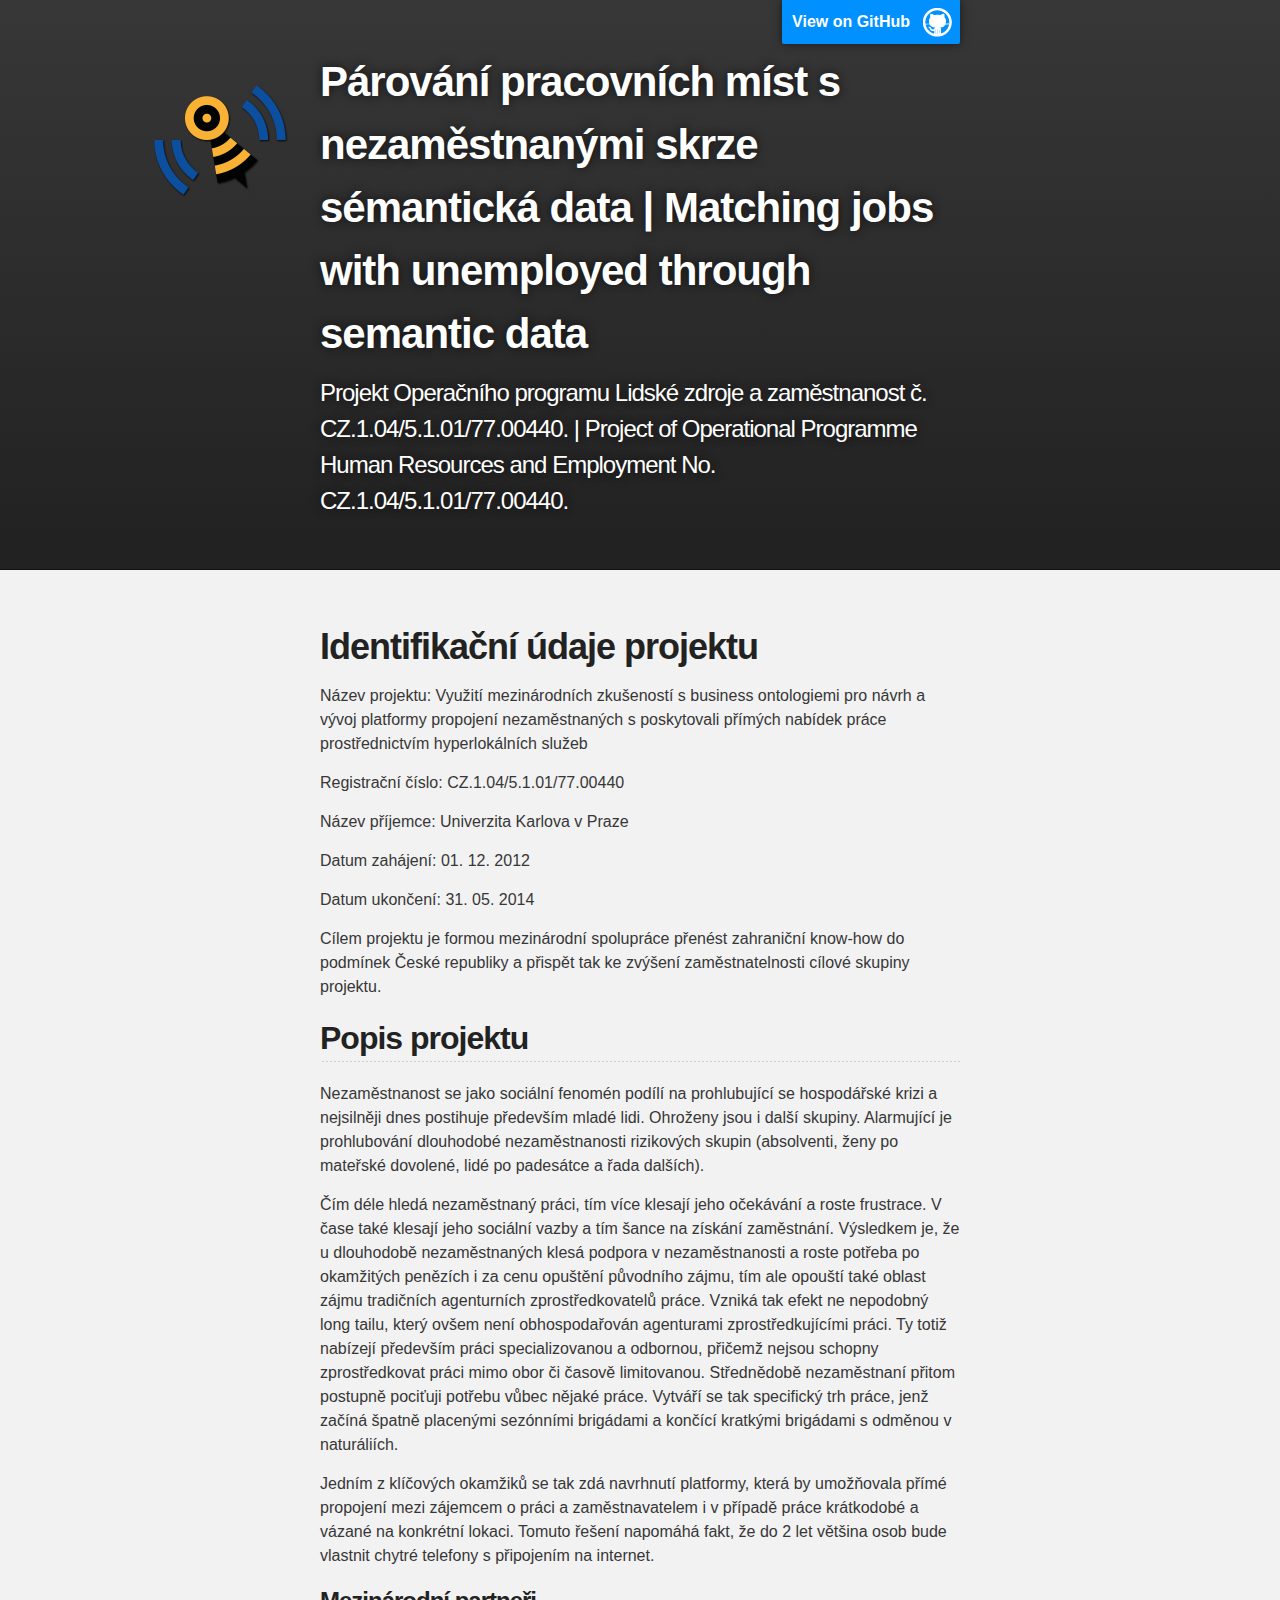
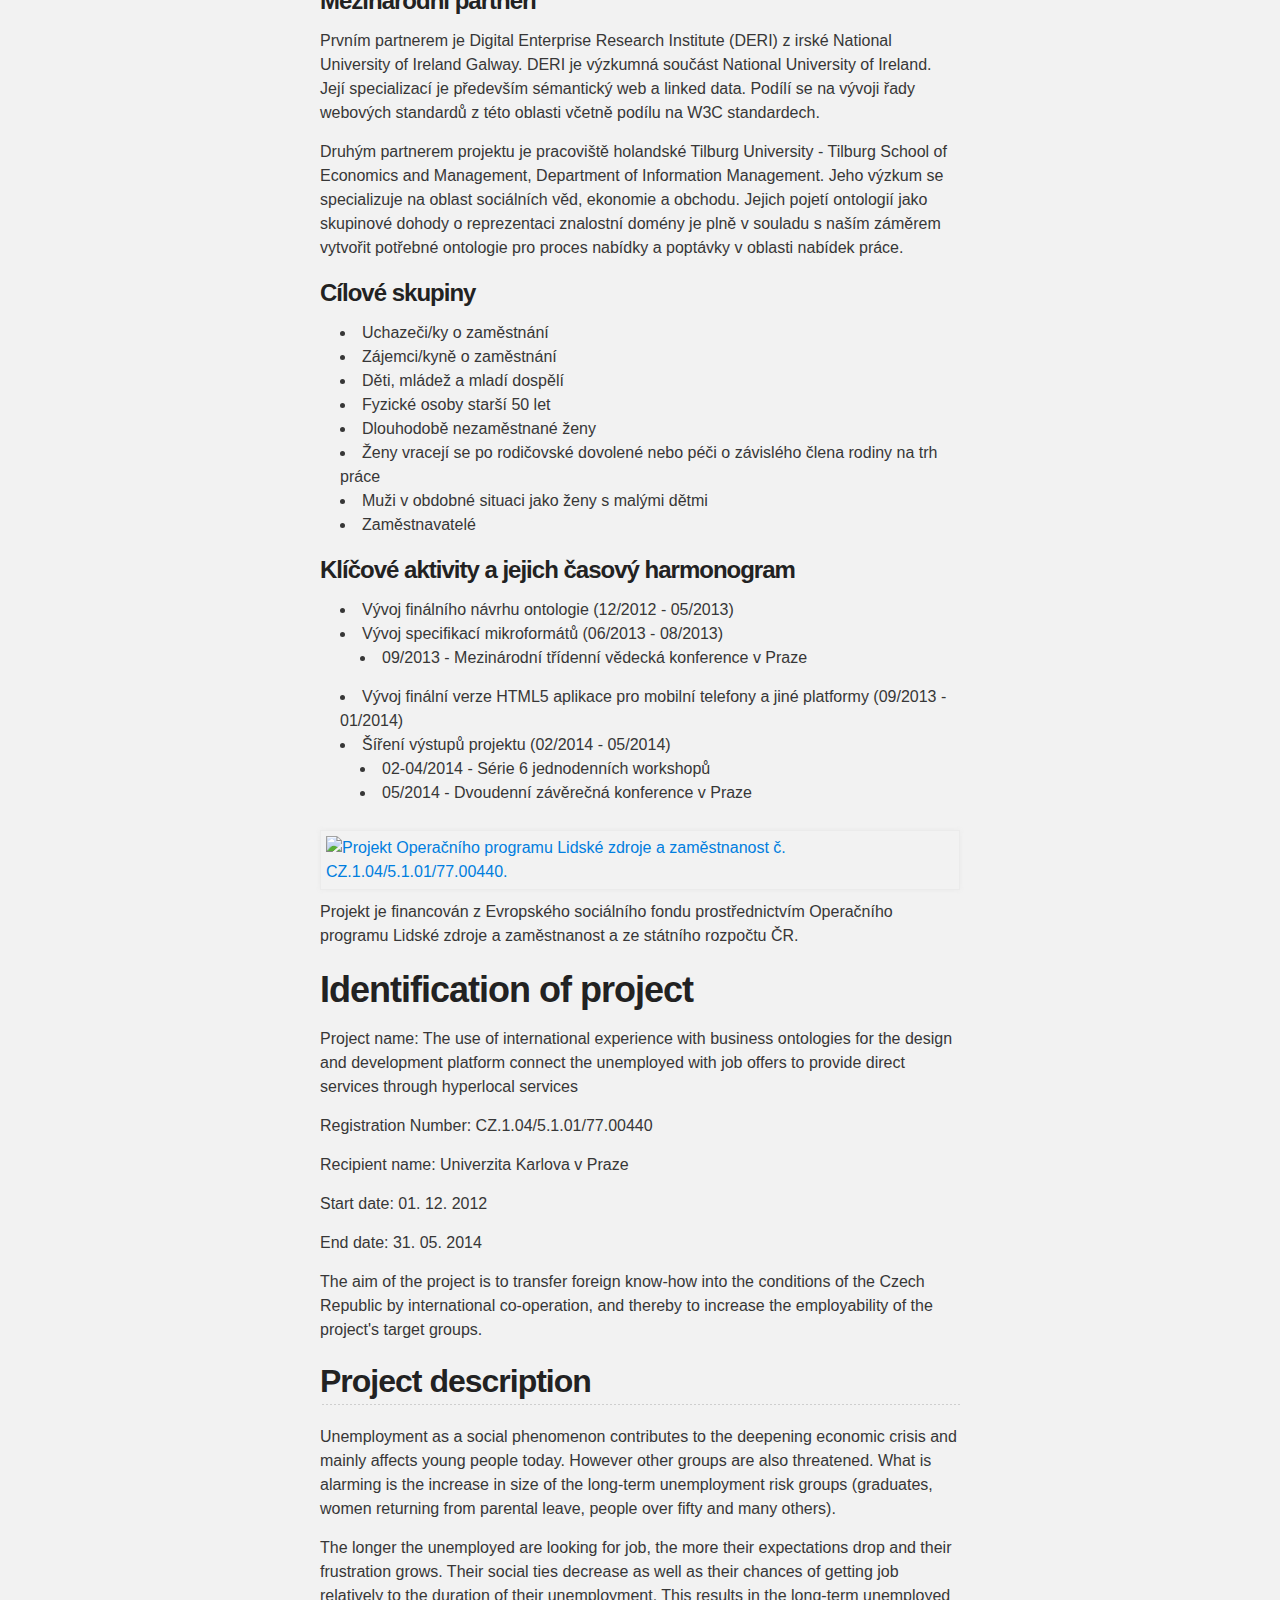
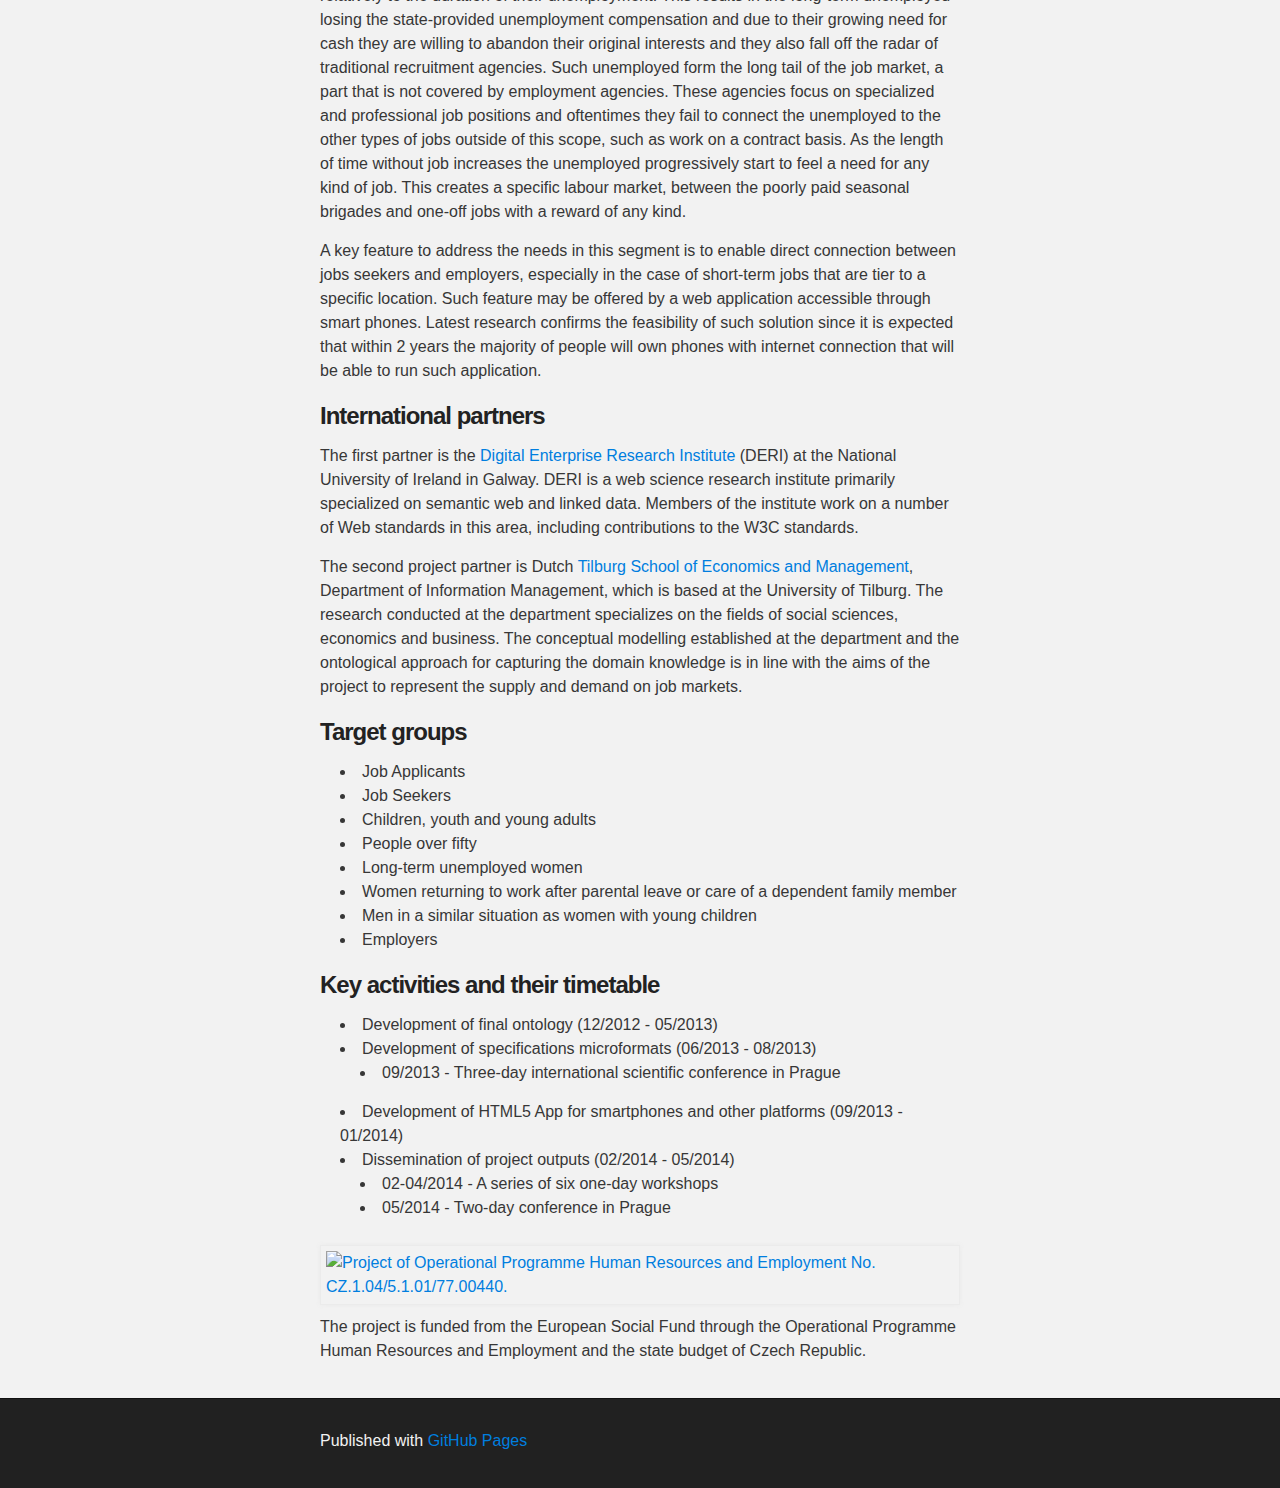
==== index.html @ f7319c04 "[ADD] Index - logo" ====
<!DOCTYPE html>
<html>

  <head>
    <meta charset='utf-8' />
    <meta http-equiv="X-UA-Compatible" content="chrome=1" />
    <meta name="description" content="Párování pracovních míst s nezaměstnanými skrze sémantická data | Matching jobs with unemployed through semantic data : Projekt Operačního programu Lidské zdroje a zaměstnanost č. CZ.1.04/5.1.01/77.00440. | Project of Operational Programme Human   Resources and Employment No. CZ.1.04/5.1.01/77.00440." />

    <link rel="stylesheet" type="text/css" media="screen" href="stylesheets/stylesheet.css">

    <title>Párování pracovních míst s nezaměstnanými skrze sémantická data | Matching jobs with unemployed through semantic data</title>
  </head>

  <body>

    <!-- HEADER -->
    <div id="header_wrap" class="outer">
        <header class="inner">
          <a id="forkme_banner" href="https://github.com/OPLZZ" target="_blank">View on GitHub</a>

          <h1 id="project_title">
            <img src='conference_assets/img/dame_praci_shadow.png' class='logo'>
            Párování pracovních míst s nezaměstnanými skrze sémantická data | Matching jobs with unemployed through semantic data
          </h1>
          <h2 id="project_tagline">Projekt Operačního programu Lidské zdroje a zaměstnanost č. CZ.1.04/5.1.01/77.00440. | Project of Operational Programme Human   Resources and Employment No. CZ.1.04/5.1.01/77.00440.</h2>

        </header>
    </div>

    <!-- MAIN CONTENT -->
    <div id="main_content_wrap" class="outer">
      <section id="main_content" class="inner">
        <h1>Identifikační údaje projektu</h1>

<p>Název projektu: Využití mezinárodních zkušeností s business ontologiemi pro návrh a vývoj platformy propojení nezaměstnaných s poskytovali přímých nabídek práce prostřednictvím hyperlokálních služeb</p>

<p>Registrační číslo: CZ.1.04/5.1.01/77.00440</p>

<p>Název příjemce: Univerzita Karlova v Praze</p>

<p>Datum zahájení: 01. 12. 2012</p>

<p>Datum ukončení: 31. 05. 2014</p>

<p>Cílem projektu je formou mezinárodní spolupráce přenést zahraniční know-how do podmínek České republiky a přispět tak ke zvýšení zaměstnatelnosti cílové skupiny projektu.</p>

<h2>Popis projektu</h2>

<p>Nezaměstnanost se jako sociální fenomén podílí na prohlubující se hospodářské krizi a nejsilněji dnes postihuje především mladé lidi. Ohroženy jsou i další skupiny. Alarmující je prohlubování dlouhodobé nezaměstnanosti rizikových skupin (absolventi, ženy po mateřské dovolené, lidé po padesátce a řada dalších).</p>

<p>Čím déle hledá nezaměstnaný práci, tím více klesají jeho očekávání a roste frustrace. V čase také klesají jeho sociální vazby a tím šance na získání zaměstnání. Výsledkem je, že u dlouhodobě nezaměstnaných klesá podpora v nezaměstnanosti a roste potřeba po okamžitých penězích i za cenu opuštění původního zájmu, tím ale opouští také oblast zájmu tradičních agenturních zprostředkovatelů práce. Vzniká tak efekt ne nepodobný long tailu, který ovšem není obhospodařován agenturami zprostředkujícími práci. Ty totiž nabízejí především práci specializovanou a odbornou, přičemž nejsou schopny zprostředkovat práci mimo obor či časově limitovanou. Střednědobě nezaměstnaní přitom postupně pociťuji potřebu vůbec nějaké práce. Vytváří se tak specifický trh práce, jenž začíná špatně placenými sezónními brigádami a končící kratkými brigádami s odměnou v naturáliích.</p>

<p>Jedním z klíčových okamžiků se tak zdá navrhnutí platformy, která by umožňovala přímé propojení mezi zájemcem o práci a zaměstnavatelem i v případě práce krátkodobé a vázané na konkrétní lokaci. Tomuto řešení napomáhá fakt, že do 2 let většina osob bude vlastnit chytré telefony s připojením na internet.</p>

<h3>Mezinárodní partneři</h3>

<p>Prvním partnerem je Digital Enterprise Research Institute (DERI) z irské National University of Ireland Galway. DERI je výzkumná součást National University of Ireland. Její specializací je především sémantický web a linked data. Podílí se na vývoji řady webových standardů z této oblasti včetně podílu na W3C standardech.</p>

<p>Druhým partnerem projektu je pracoviště holandské Tilburg University - Tilburg School of Economics and Management, Department of Information Management. Jeho výzkum se specializuje na oblast sociálních věd, ekonomie a obchodu. Jejich pojetí ontologií jako skupinové dohody o reprezentaci znalostní domény je plně v souladu s naším záměrem vytvořit potřebné ontologie pro proces nabídky a poptávky v oblasti nabídek práce.</p>

<h3>Cílové skupiny</h3>

<ul>
  <li>Uchazeči/ky o zaměstnání</li>
  <li>Zájemci/kyně o zaměstnání</li>
  <li>Děti, mládež a mladí dospělí</li>
  <li>Fyzické osoby starší 50 let</li>
  <li>Dlouhodobě nezaměstnané ženy</li>
  <li>Ženy vracejí se po rodičovské dovolené nebo péči o závislého člena rodiny na trh práce</li>
  <li>Muži v obdobné situaci jako ženy s malými dětmi</li>
  <li>Zaměstnavatelé</li>
</ul>

<h3>Klíčové aktivity a jejich časový harmonogram</h3>

<ul>
  <li>Vývoj finálního návrhu ontologie (12/2012 - 05/2013)</li>
  <li>Vývoj specifikací mikroformátů (06/2013 - 08/2013)
    <ul>
      <li>09/2013 - Mezinárodní třídenní vědecká konference v Praze</li>
    </ul>
  </li>
  <li>Vývoj finální verze HTML5 aplikace pro mobilní telefony a jiné platformy (09/2013 - 01/2014)</li>
  <li>Šíření výstupů projektu (02/2014 - 05/2014)
    <ul>
      <li>02-04/2014 - Série 6 jednodenních workshopů</li>
      <li>05/2014 - Dvoudenní závěrečná konference v Praze</li>
    </ul>
  </li>
</ul>

<p><a href="http://esfcr.cz/" target="_blank"><img src="http://novamedia.ff.cuni.cz/system/files/oplzz_banner_cz.png" alt="Projekt Operačního programu Lidské zdroje a zaměstnanost č. CZ.1.04/5.1.01/77.00440."></a>
Projekt je financován z Evropského sociálního fondu prostřednictvím Operačního programu Lidské zdroje a zaměstnanost a ze státního rozpočtu ČR.</p>

<h1>Identification of project</h1>

<p>Project name: The use of international experience with business ontologies for the design and development platform connect the unemployed with job offers to provide direct services through hyperlocal services</p>

<p>Registration Number: CZ.1.04/5.1.01/77.00440</p>

<p>Recipient name: Univerzita Karlova v Praze</p>

<p>Start date: 01. 12. 2012</p>

<p>End date: 31. 05. 2014</p>

<p>The aim of the project is to transfer foreign know-how into the conditions of the Czech Republic by international co-operation, and thereby to increase the employability of the project's target groups.</p>

<h2>Project description</h2>

<p>Unemployment as a social phenomenon contributes to the deepening economic crisis and mainly affects young people today. However other groups are also threatened. What is alarming is the increase in size of the long-term unemployment risk groups (graduates, women returning from parental leave, people over fifty and many others).</p>

<p>The longer the unemployed are looking for job, the more their expectations drop and their frustration grows. Their social ties decrease as well as their chances of getting job relatively to the duration of their unemployment. This results in the long-term unemployed losing the state-provided unemployment compensation and due to their growing need for cash they are willing to abandon their original interests and they also fall off the radar of traditional recruitment agencies. Such unemployed form the long tail of the job market, a part that is not covered by employment agencies. These agencies focus on specialized and professional job positions and oftentimes they fail to connect the unemployed to the other types of jobs outside of this scope, such as work on a contract basis. As the length of time without job increases the unemployed progressively start to feel a need for any kind of job. This creates a specific labour market, between the poorly paid seasonal brigades and one-off jobs with a reward of any kind.</p>

<p>A key feature to address the needs in this segment is to enable direct connection between jobs seekers and employers, especially in the case of short-term jobs that are tier to a specific location. Such feature may be offered by a web application accessible through smart phones. Latest research confirms the feasibility of such solution since it is expected that within 2 years the majority of people will own phones with internet connection that will be able to run such application.</p>

<h3>International partners</h3>

<p>The first partner is the <a href="http://deri.ie/" target="_blank">Digital Enterprise Research Institute</a> (DERI) at the National University of Ireland in Galway. DERI is a web science research institute primarily specialized on semantic web and linked data. Members of the institute work on a number of Web standards in this area, including contributions to the W3C standards.</p>

<p>The second project partner is Dutch <a href="http://www.tilburguniversity.edu/about-tilburg-university/schools/economics-and-management/" target="_blank">Tilburg School of Economics and Management</a>, Department of Information Management, which is based at the University of Tilburg. The research conducted at the department specializes on the fields of social sciences, economics and business. The conceptual modelling established at the department and the ontological approach for capturing the domain knowledge is in line with the aims of the project to represent the supply and demand on job markets.</p> 

<h3>Target groups</h3>

<ul>
  <li>Job Applicants</li>
  <li>Job Seekers</li>
  <li>Children, youth and young adults</li>
  <li>People over fifty</li>
  <li>Long-term unemployed women</li>
  <li>Women returning to work after parental leave or care of a dependent family member</li>
  <li>Men in a similar situation as women with young children</li>
  <li>Employers</li>
</ul>

<h3>Key activities and their timetable</h3>

<ul>
  <li>Development of final ontology (12/2012 - 05/2013)</li>
  <li>Development of specifications microformats (06/2013 - 08/2013)
    <ul>
      <li>09/2013 - Three-day international scientific conference in Prague</li>
    </ul>
  </li>
  <li>Development of HTML5 App for smartphones and other platforms (09/2013 - 01/2014)</li>
  <li>Dissemination of project outputs (02/2014 - 05/2014)
    <ul>
      <li>02-04/2014 - A series of six one-day workshops</li>
      <li>05/2014 - Two-day conference in Prague</li>
    </ul>
  </li>
</ul>

<p><a href="http://esfcr.cz/" target="_blank"><img src="http://novamedia.ff.cuni.cz/system/files/oplzz_banner_en.png" alt="Project of Operational Programme Human Resources and Employment No. CZ.1.04/5.1.01/77.00440."></a>
The project is funded from the European Social Fund through the Operational Programme Human Resources and Employment and the state budget of Czech Republic.</p>

      </section>
    </div>

    <!-- FOOTER  -->
    <div id="footer_wrap" class="outer">
      <footer class="inner">
        <p>Published with <a href="http://pages.github.com">GitHub Pages</a></p>
      </footer>
    </div>

              <script type="text/javascript">
            var gaJsHost = (("https:" == document.location.protocol) ? "https://ssl." : "http://www.");
            document.write(unescape("%3Cscript src='" + gaJsHost + "google-analytics.com/ga.js' type='text/javascript'%3E%3C/script%3E"));
          </script>
          <script type="text/javascript">
            try {
              var pageTracker = _gat._getTracker("UA-39169770-1");
            pageTracker._trackPageview();
            } catch(err) {}
          </script>


  </body>
</html>
---- stylesheets/stylesheet.css ----
/*******************************************************************************
Slate Theme for GitHub Pages
by Jason Costello, @jsncostello
*******************************************************************************/

@import url(pygment_trac.css);

/*******************************************************************************
MeyerWeb Reset
*******************************************************************************/

html, body, div, span, applet, object, iframe,
h1, h2, h3, h4, h5, h6, p, blockquote, pre,
a, abbr, acronym, address, big, cite, code,
del, dfn, em, img, ins, kbd, q, s, samp,
small, strike, strong, sub, sup, tt, var,
b, u, i, center,
dl, dt, dd, ol, ul, li,
fieldset, form, label, legend,
table, caption, tbody, tfoot, thead, tr, th, td,
article, aside, canvas, details, embed,
figure, figcaption, footer, header, hgroup,
menu, nav, output, ruby, section, summary,
time, mark, audio, video {
  margin: 0;
  padding: 0;
  border: 0;
  font: inherit;
  vertical-align: baseline;
}

/* HTML5 display-role reset for older browsers */
article, aside, details, figcaption, figure,
footer, header, hgroup, menu, nav, section {
  display: block;
}

ol, ul {
  list-style: none;
}

blockquote, q {
}

table {
  border-collapse: collapse;
  border-spacing: 0;
}

a:focus {
  outline: none;
}

/*******************************************************************************
Theme Styles
*******************************************************************************/

body {
  box-sizing: border-box;
  color:#373737;
  background: #212121;
  font-size: 16px;
  font-family: 'Myriad Pro', Calibri, Helvetica, Arial, sans-serif;
  line-height: 1.5;
  -webkit-font-smoothing: antialiased;
}

h1, h2, h3, h4, h5, h6 {
  margin: 10px 0;
  font-weight: 700;
  color:#222222;
  font-family: 'Lucida Grande', 'Calibri', Helvetica, Arial, sans-serif;
  letter-spacing: -1px;
}

h1 {
  font-size: 36px;
  font-weight: 700;
}

h2 {
  padding-bottom: 10px;
  font-size: 32px;
  background: url('../images/bg_hr.png') repeat-x bottom;
}

h3 {
  font-size: 24px;
}

h4 {
  font-size: 21px;
}

h5 {
  font-size: 18px;
}

h6 {
  font-size: 16px;
}

p {
  margin: 10px 0 15px 0;
}

footer p {
  color: #f2f2f2;
}

a {
  text-decoration: none;
  color: #007edf;
  text-shadow: none;

  transition: color 0.5s ease;
  transition: text-shadow 0.5s ease;
  -webkit-transition: color 0.5s ease;
  -webkit-transition: text-shadow 0.5s ease;
  -moz-transition: color 0.5s ease;
  -moz-transition: text-shadow 0.5s ease;
  -o-transition: color 0.5s ease;
  -o-transition: text-shadow 0.5s ease;
  -ms-transition: color 0.5s ease;
  -ms-transition: text-shadow 0.5s ease;
}

#main_content a:hover {
  color: #0069ba;
  text-shadow: #0090ff 0px 0px 2px;
}

footer a:hover {
  color: #43adff;
  text-shadow: #0090ff 0px 0px 2px;
}

em {
  font-style: italic;
}

strong {
  font-weight: bold;
}

img {
  position: relative;
  margin: 0 auto;
  max-width: 739px;
  padding: 5px;
  margin: 10px 0 10px 0;
  border: 1px solid #ebebeb;

  box-shadow: 0 0 5px #ebebeb;
  -webkit-box-shadow: 0 0 5px #ebebeb;
  -moz-box-shadow: 0 0 5px #ebebeb;
  -o-box-shadow: 0 0 5px #ebebeb;
  -ms-box-shadow: 0 0 5px #ebebeb;
}

pre, code {
  width: 100%;
  color: #222;
  background-color: #fff;

  font-family: Monaco, "Bitstream Vera Sans Mono", "Lucida Console", Terminal, monospace;
  font-size: 14px;

  border-radius: 2px;
  -moz-border-radius: 2px;
  -webkit-border-radius: 2px;



}

pre {
  width: 100%;
  padding: 10px;
  box-shadow: 0 0 10px rgba(0,0,0,.1);
  overflow: auto;
}

code {
  padding: 3px;
  margin: 0 3px;
  box-shadow: 0 0 10px rgba(0,0,0,.1);
}

pre code {
  display: block;
  box-shadow: none;
}

blockquote {
  color: #666;
  margin-bottom: 20px;
  padding: 0 0 0 20px;
  border-left: 3px solid #bbb;
}

ul, ol, dl {
  margin-bottom: 15px
}

ul li {
  list-style: inside;
  padding-left: 20px;
}

ol li {
  list-style: decimal inside;
  padding-left: 20px;
}

dl dt {
  font-weight: bold;
}

dl dd {
  padding-left: 20px;
  font-style: italic;
}

dl p {
  padding-left: 20px;
  font-style: italic;
}

hr {
  height: 1px;
  margin-bottom: 5px;
  border: none;
  background: url('../images/bg_hr.png') repeat-x center;
}

table {
  border: 1px solid #373737;
  margin-bottom: 20px;
  text-align: left;
 }

th {
  font-family: 'Lucida Grande', 'Helvetica Neue', Helvetica, Arial, sans-serif;
  padding: 10px;
  background: #373737;
  color: #fff;
 }

td {
  padding: 10px;
  border: 1px solid #373737;
 }

form {
  background: #f2f2f2;
  padding: 20px;
}

img {
  width: 100%;
  max-width: 100%;
}

/*******************************************************************************
Full-Width Styles
*******************************************************************************/

.outer {
  width: 100%;
}

.inner {
  position: relative;
  max-width: 640px;
  padding: 20px 10px;
  margin: 0 auto;
}

#forkme_banner {
  display: block;
  position: absolute;
  top:0;
  right: 10px;
  z-index: 10;
  padding: 10px 50px 10px 10px;
  color: #fff;
  background: url('../images/blacktocat.png') #0090ff no-repeat 95% 50%;
  font-weight: 700;
  box-shadow: 0 0 10px rgba(0,0,0,.5);
  border-bottom-left-radius: 2px;
  border-bottom-right-radius: 2px;
}

#header_wrap {
  background: #212121;
  background: -moz-linear-gradient(top, #373737, #212121);
  background: -webkit-linear-gradient(top, #373737, #212121);
  background: -ms-linear-gradient(top, #373737, #212121);
  background: -o-linear-gradient(top, #373737, #212121);
  background: linear-gradient(top, #373737, #212121);
}

#header_wrap .inner {
  padding: 50px 10px 30px 10px;
}

#project_title {
  margin: 0;
  color: #fff;
  font-size: 42px;
  font-weight: 700;
  text-shadow: #111 0px 0px 10px;
}

#project_tagline {
  color: #fff;
  font-size: 24px;
  font-weight: 300;
  background: none;
  text-shadow: #111 0px 0px 10px;
}

#downloads {
  position: absolute;
  width: 210px;
  z-index: 10;
  bottom: -40px;
  right: 0;
  height: 70px;
  background: url('../images/icon_download.png') no-repeat 0% 90%;
}

.zip_download_link {
  display: block;
  float: right;
  width: 90px;
  height:70px;
  text-indent: -5000px;
  overflow: hidden;
  background: url(../images/sprite_download.png) no-repeat bottom left;
}

.tar_download_link {
  display: block;
  float: right;
  width: 90px;
  height:70px;
  text-indent: -5000px;
  overflow: hidden;
  background: url(../images/sprite_download.png) no-repeat bottom right;
  margin-left: 10px;
}

.zip_download_link:hover {
  background: url(../images/sprite_download.png) no-repeat top left;
}

.tar_download_link:hover {
  background: url(../images/sprite_download.png) no-repeat top right;
}

#main_content_wrap {
  background: #f2f2f2;
  border-top: 1px solid #111;
  border-bottom: 1px solid #111;
}

#main_content {
  padding-top: 40px;
}

#footer_wrap {
  background: #212121;
}



/*******************************************************************************
Small Device Styles
*******************************************************************************/

@media screen and (max-width: 480px) {
  body {
    font-size:14px;
  }

  #downloads {
    display: none;
  }

  .inner {
    min-width: 320px;
    max-width: 480px;
  }

  #project_title {
  font-size: 32px;
  }

  h1 {
    font-size: 28px;
  }

  h2 {
    font-size: 24px;
  }

  h3 {
    font-size: 21px;
  }

  h4 {
    font-size: 18px;
  }

  h5 {
    font-size: 14px;
  }

  h6 {
    font-size: 12px;
  }

  code, pre {
    min-width: 320px;
    max-width: 480px;
    font-size: 11px;
  }

}


.logo {
  margin-left:-180px;
  width: 150px;
  float:left;
  border: none;
  box-shadow: none;
  margin-right: 10px;
}
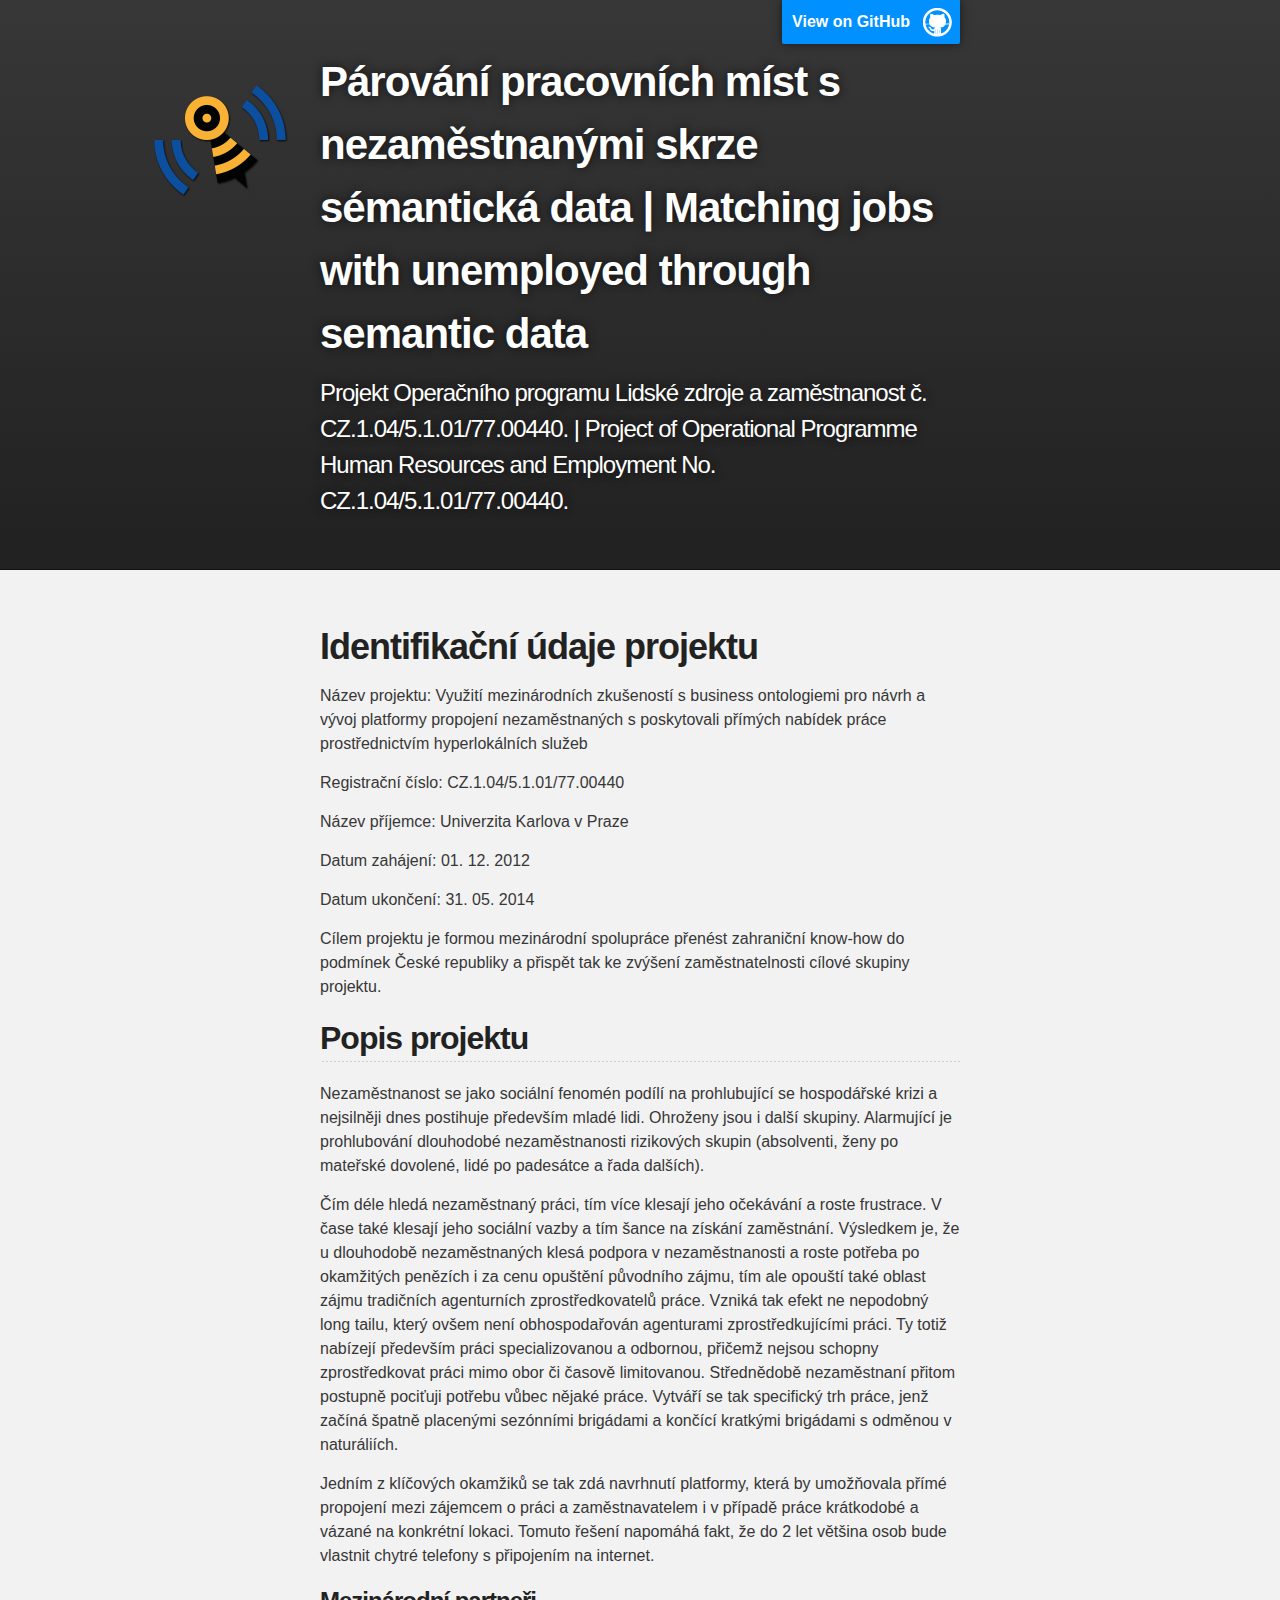
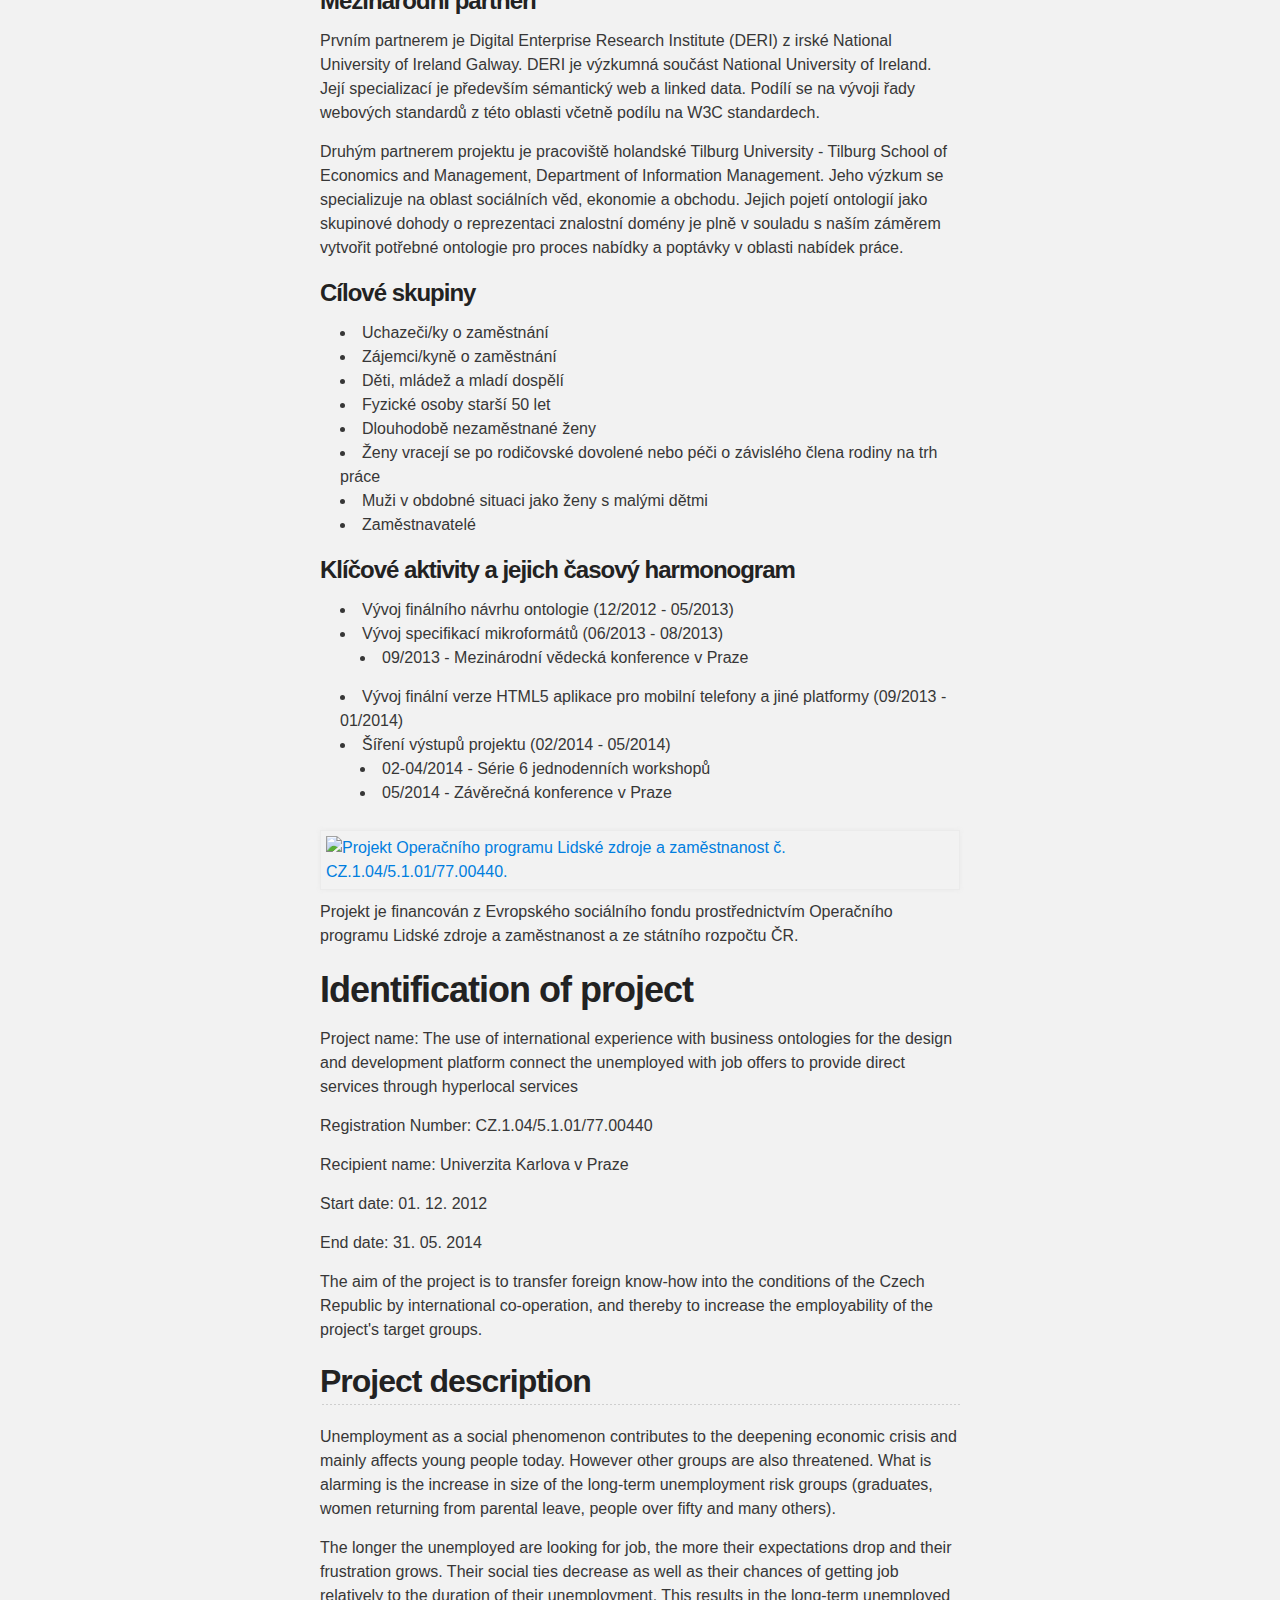
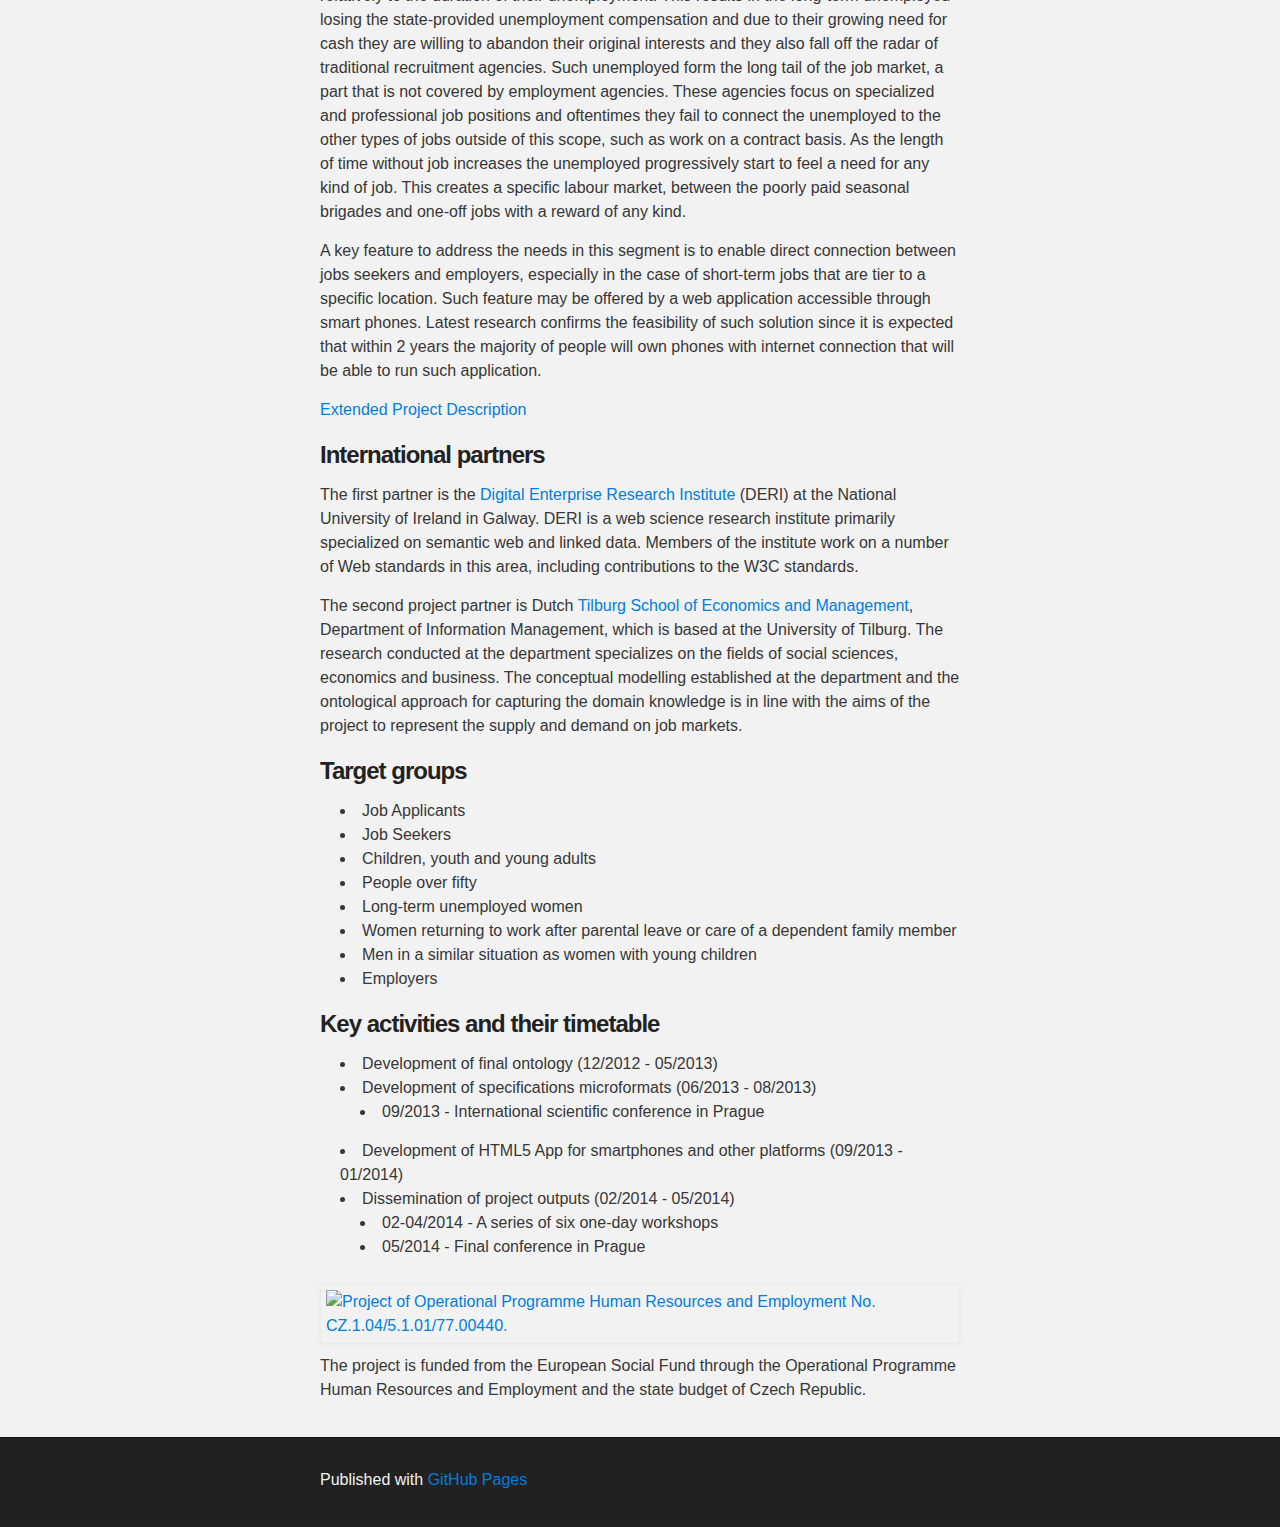
==== commit 82ec8fde: "[ADD] Extended Project Description" ====
--- a/index.html
+++ b/index.html
@@ -5,6 +5,8 @@
     <meta charset='utf-8' />
     <meta http-equiv="X-UA-Compatible" content="chrome=1" />
     <meta name="description" content="Párování pracovních míst s nezaměstnanými skrze sémantická data | Matching jobs with unemployed through semantic data : Projekt Operačního programu Lidské zdroje a zaměstnanost č. CZ.1.04/5.1.01/77.00440. | Project of Operational Programme Human   Resources and Employment No. CZ.1.04/5.1.01/77.00440." />
+
+    <link rel="shortcut icon" href="conference_assets/ico/favicon.ico">
 
     <link rel="stylesheet" type="text/css" media="screen" href="stylesheets/stylesheet.css">
 
@@ -77,14 +79,14 @@
   <li>Vývoj finálního návrhu ontologie (12/2012 - 05/2013)</li>
   <li>Vývoj specifikací mikroformátů (06/2013 - 08/2013)
     <ul>
-      <li>09/2013 - Mezinárodní třídenní vědecká konference v Praze</li>
+      <li>09/2013 - Mezinárodní vědecká konference v Praze</li>
     </ul>
   </li>
   <li>Vývoj finální verze HTML5 aplikace pro mobilní telefony a jiné platformy (09/2013 - 01/2014)</li>
   <li>Šíření výstupů projektu (02/2014 - 05/2014)
     <ul>
       <li>02-04/2014 - Série 6 jednodenních workshopů</li>
-      <li>05/2014 - Dvoudenní závěrečná konference v Praze</li>
+      <li>05/2014 - Závěrečná konference v Praze</li>
     </ul>
   </li>
 </ul>
@@ -114,6 +116,8 @@
 
 <p>A key feature to address the needs in this segment is to enable direct connection between jobs seekers and employers, especially in the case of short-term jobs that are tier to a specific location. Such feature may be offered by a web application accessible through smart phones. Latest research confirms the feasibility of such solution since it is expected that within 2 years the majority of people will own phones with internet connection that will be able to run such application.</p>
 
+<p><a href='http://damepraci.eu/extended_project_description'>Extended Project Description</a></p>
+
 <h3>International partners</h3>
 
 <p>The first partner is the <a href="http://deri.ie/" target="_blank">Digital Enterprise Research Institute</a> (DERI) at the National University of Ireland in Galway. DERI is a web science research institute primarily specialized on semantic web and linked data. Members of the institute work on a number of Web standards in this area, including contributions to the W3C standards.</p>
@@ -139,14 +143,14 @@
   <li>Development of final ontology (12/2012 - 05/2013)</li>
   <li>Development of specifications microformats (06/2013 - 08/2013)
     <ul>
-      <li>09/2013 - Three-day international scientific conference in Prague</li>
+      <li>09/2013 - International scientific conference in Prague</li>
     </ul>
   </li>
   <li>Development of HTML5 App for smartphones and other platforms (09/2013 - 01/2014)</li>
   <li>Dissemination of project outputs (02/2014 - 05/2014)
     <ul>
       <li>02-04/2014 - A series of six one-day workshops</li>
-      <li>05/2014 - Two-day conference in Prague</li>
+      <li>05/2014 - Final conference in Prague</li>
     </ul>
   </li>
 </ul>
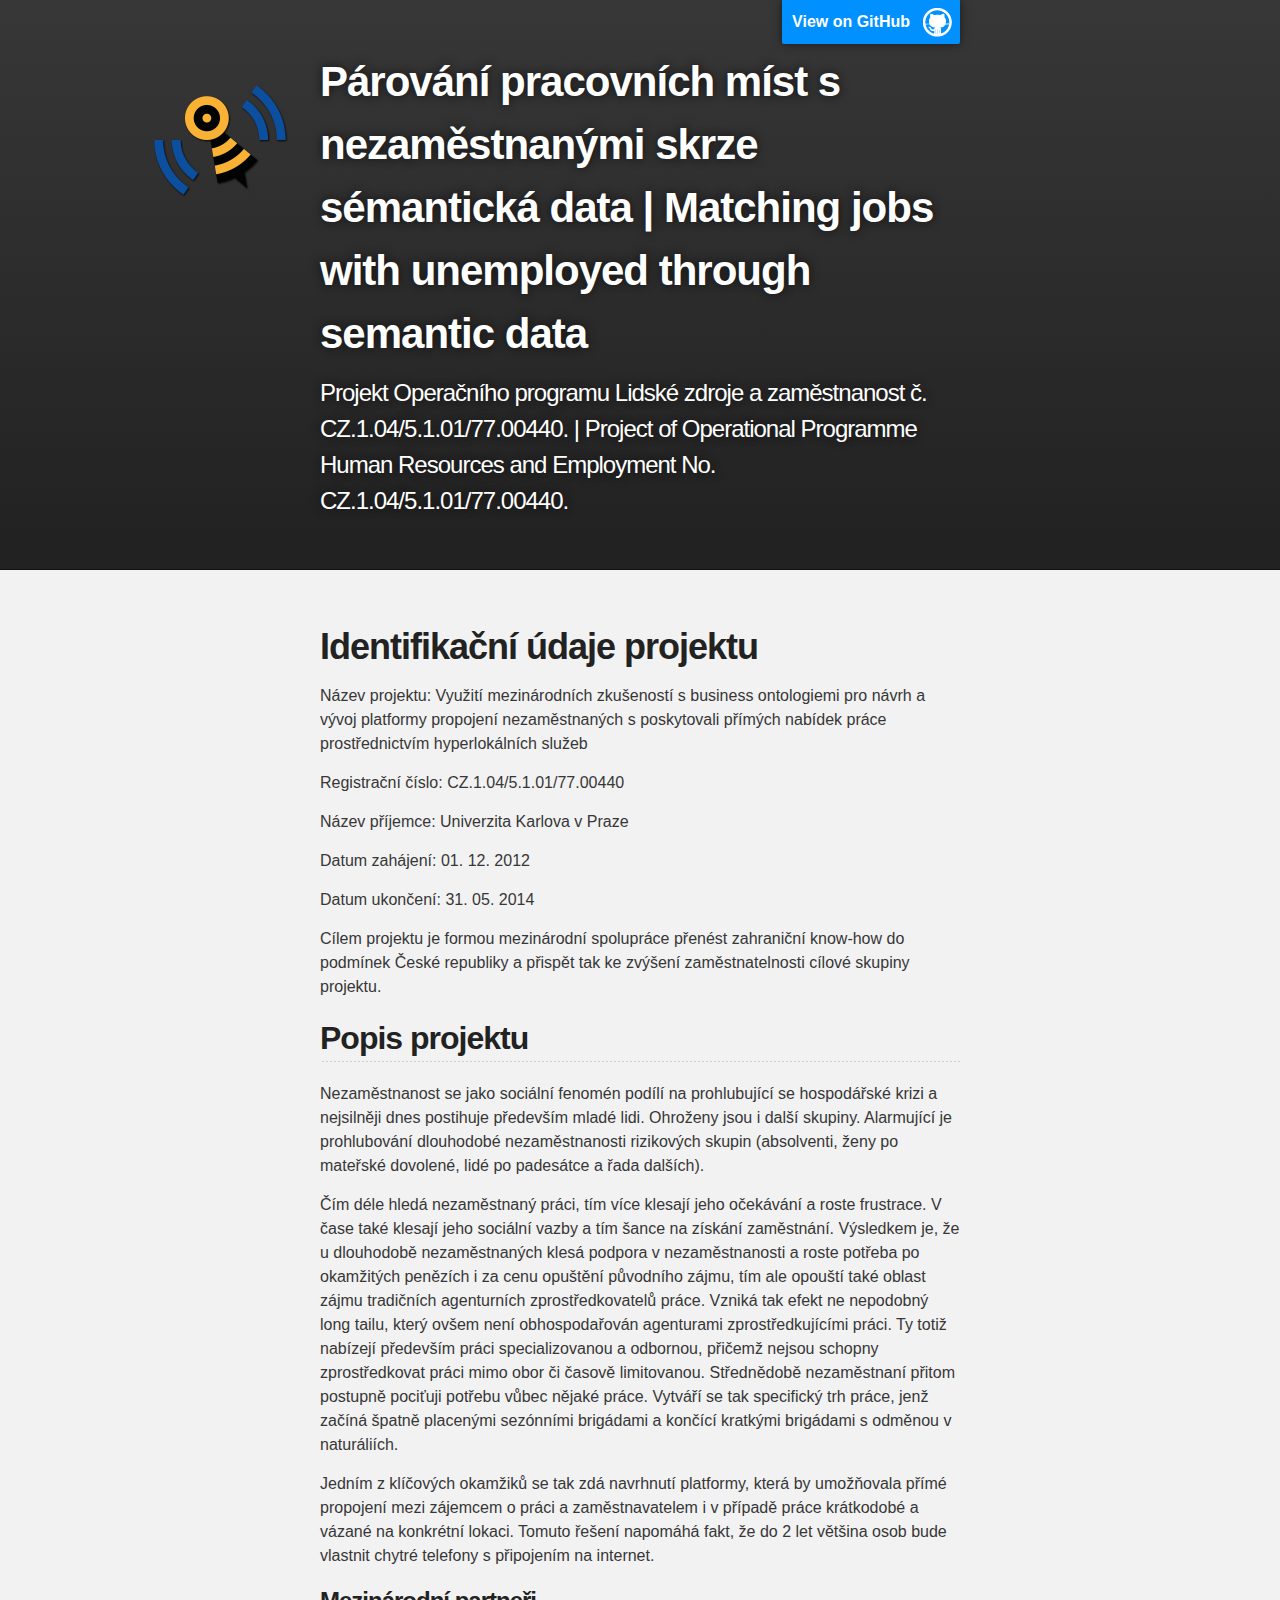
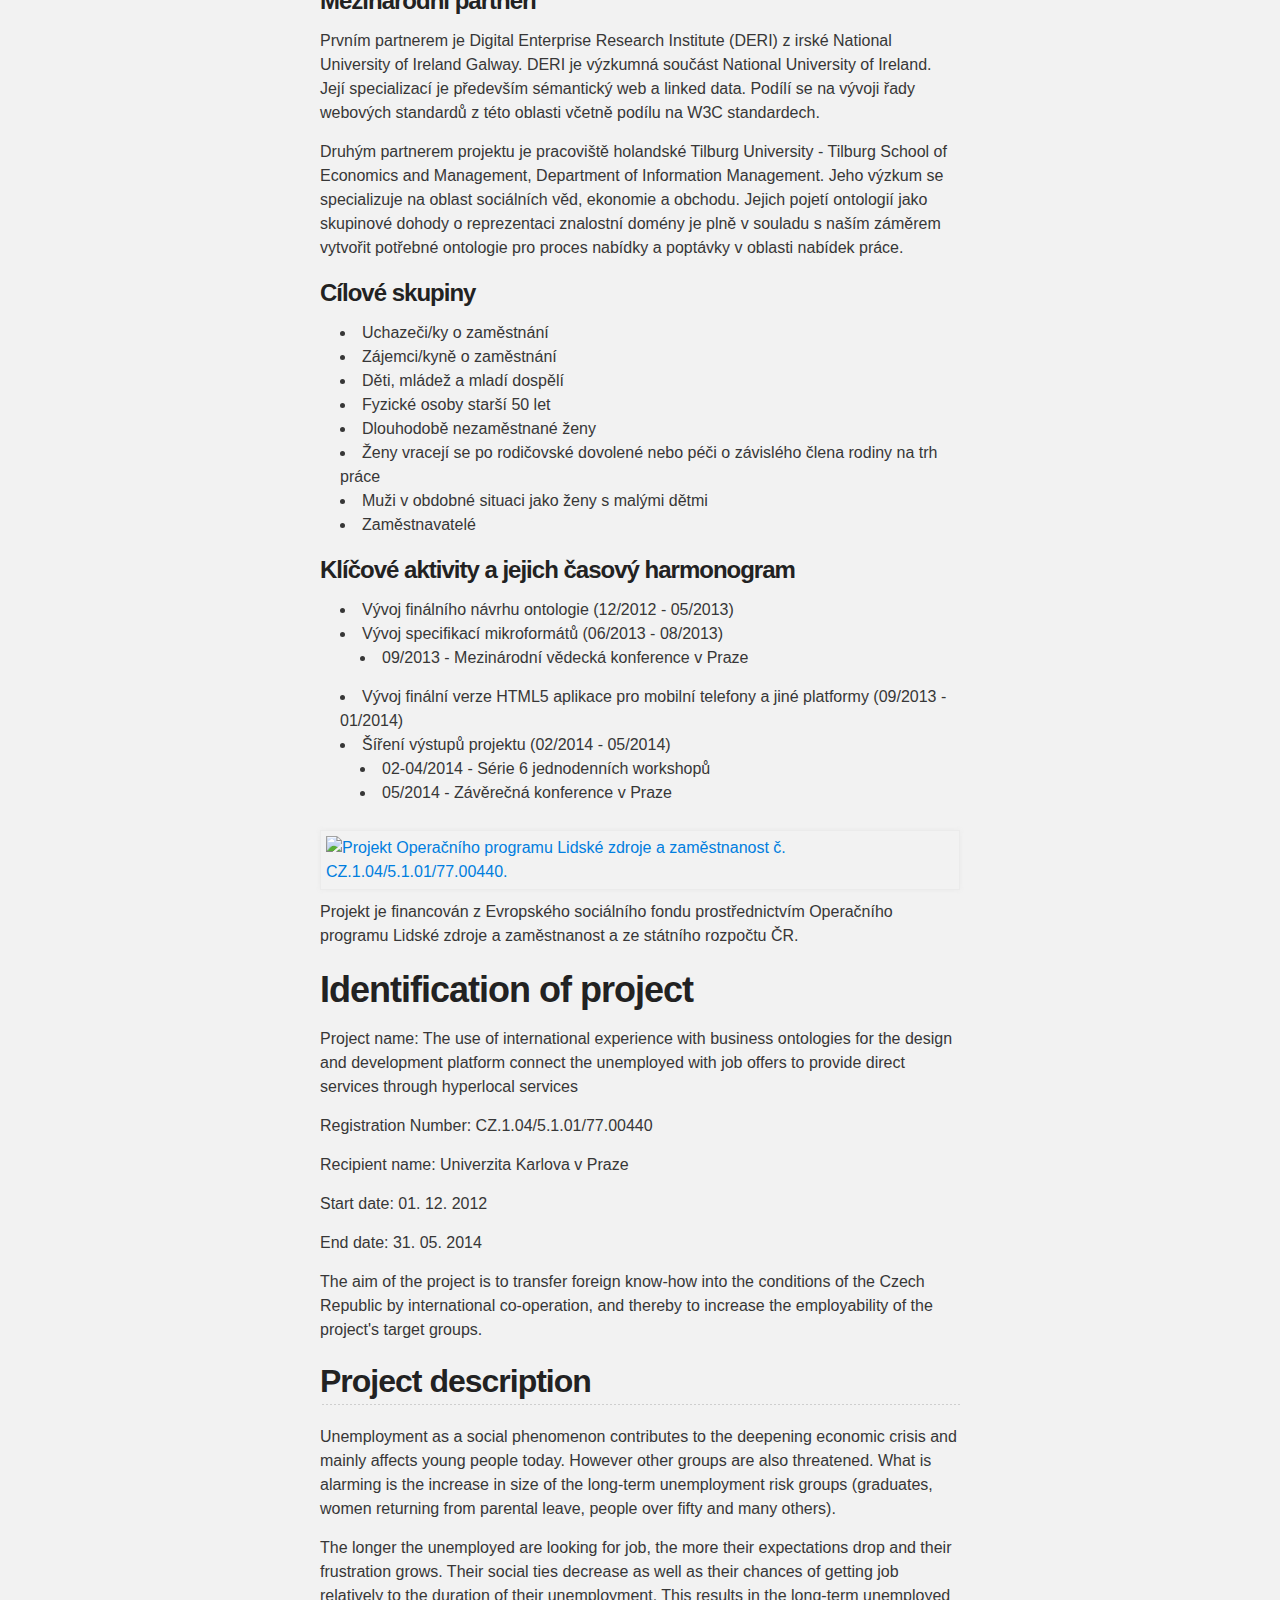
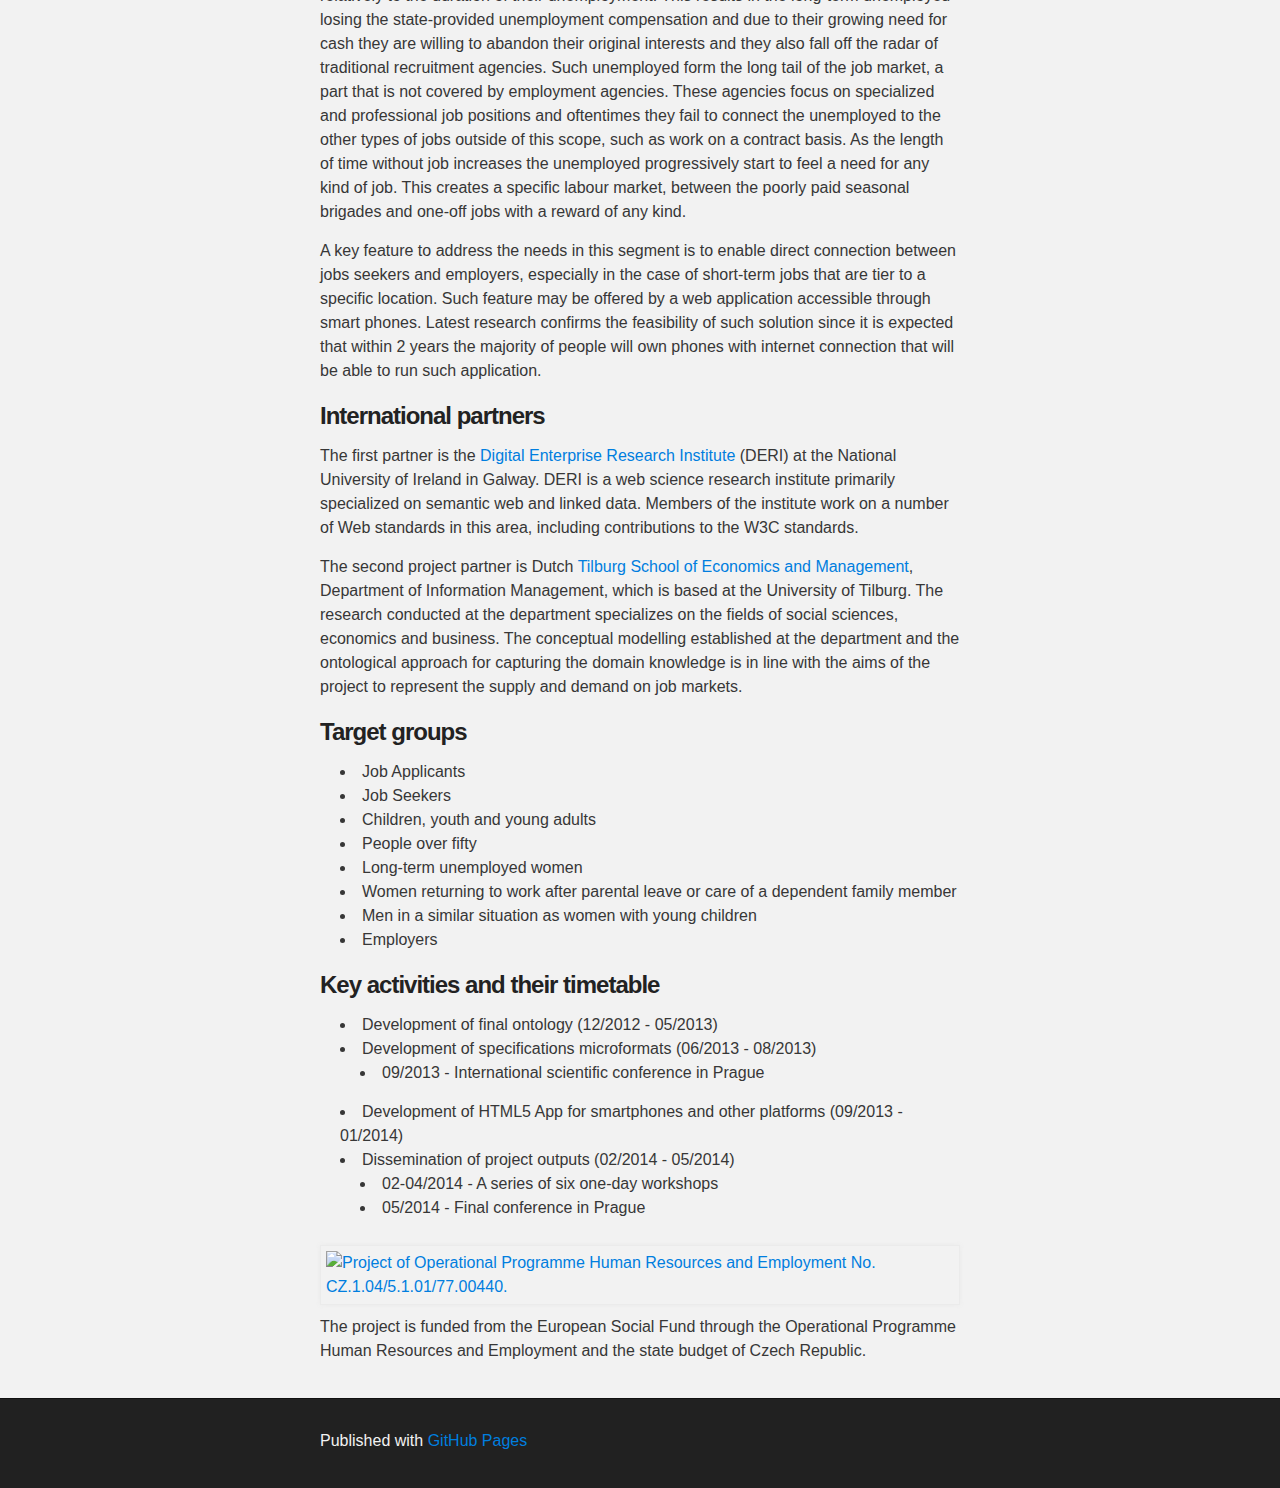
==== commit 3099b70d: "Odebrán odkaz na Extended Project Description" ====
--- a/index.html
+++ b/index.html
@@ -8,7 +8,7 @@
 
     <link rel="shortcut icon" href="conference_assets/ico/favicon.ico">
 
-    <link rel="stylesheet" type="text/css" media="screen" href="stylesheets/stylesheet.css">
+    <link rel="stylesheet" type="text/css" href="stylesheets/stylesheet.css">
 
     <title>Párování pracovních míst s nezaměstnanými skrze sémantická data | Matching jobs with unemployed through semantic data</title>
   </head>
@@ -116,8 +116,6 @@
 
 <p>A key feature to address the needs in this segment is to enable direct connection between jobs seekers and employers, especially in the case of short-term jobs that are tier to a specific location. Such feature may be offered by a web application accessible through smart phones. Latest research confirms the feasibility of such solution since it is expected that within 2 years the majority of people will own phones with internet connection that will be able to run such application.</p>
 
-<p><a href='http://damepraci.eu/extended_project_description'>Extended Project Description</a></p>
-
 <h3>International partners</h3>
 
 <p>The first partner is the <a href="http://deri.ie/" target="_blank">Digital Enterprise Research Institute</a> (DERI) at the National University of Ireland in Galway. DERI is a web science research institute primarily specialized on semantic web and linked data. Members of the institute work on a number of Web standards in this area, including contributions to the W3C standards.</p>
--- a/stylesheets/stylesheet.css
+++ b/stylesheets/stylesheet.css
@@ -438,4 +438,85 @@
   border: none;
   box-shadow: none;
   margin-right: 10px;
+}
+
+.visible-print {
+  display: none !important;
+}
+
+
+@media print {
+  * {
+    color: #000 !important;
+    text-shadow: none !important;
+    background: transparent !important;
+    box-shadow: none !important;
+  }
+
+  a,
+  a:visited {
+    text-decoration: underline;
+  }
+  a[href]:after {
+    content: " (" attr(href) ")";
+  }
+  abbr[title]:after {
+    content: " (" attr(title) ")";
+  }
+  .ir a:after,
+  a[href^="javascript:"]:after,
+  a[href^="#"]:after {
+    content: "";
+  }
+  pre,
+  blockquote {
+    border: 1px solid #999;
+    page-break-inside: avoid;
+  }
+  thead {
+    display: table-header-group;
+  }
+  tr,
+  img {
+    page-break-inside: avoid;
+  }
+  img {
+    max-width: 100% !important;
+  }
+  @page  {
+    margin: 0.5cm;
+  }
+  p,
+  h2,
+  h3 {
+    orphans: 3;
+    widows: 3;
+  }
+  h2,
+  h3 {
+    page-break-after: avoid;
+  }
+
+  .logo {
+    margin-left: 0px;
+  }
+
+  h1, #project_title {
+    font-size: 20pt;
+  }
+  h2, #project_tagline {
+    clear:both;
+    font-size: 17pt;
+  }
+  h3 {
+    font-size: 16pt;
+  }
+  h4 {
+    font-size: 14pt;
+  }
+
+  .page_break {
+    page-break-after:always;
+  }
+
 }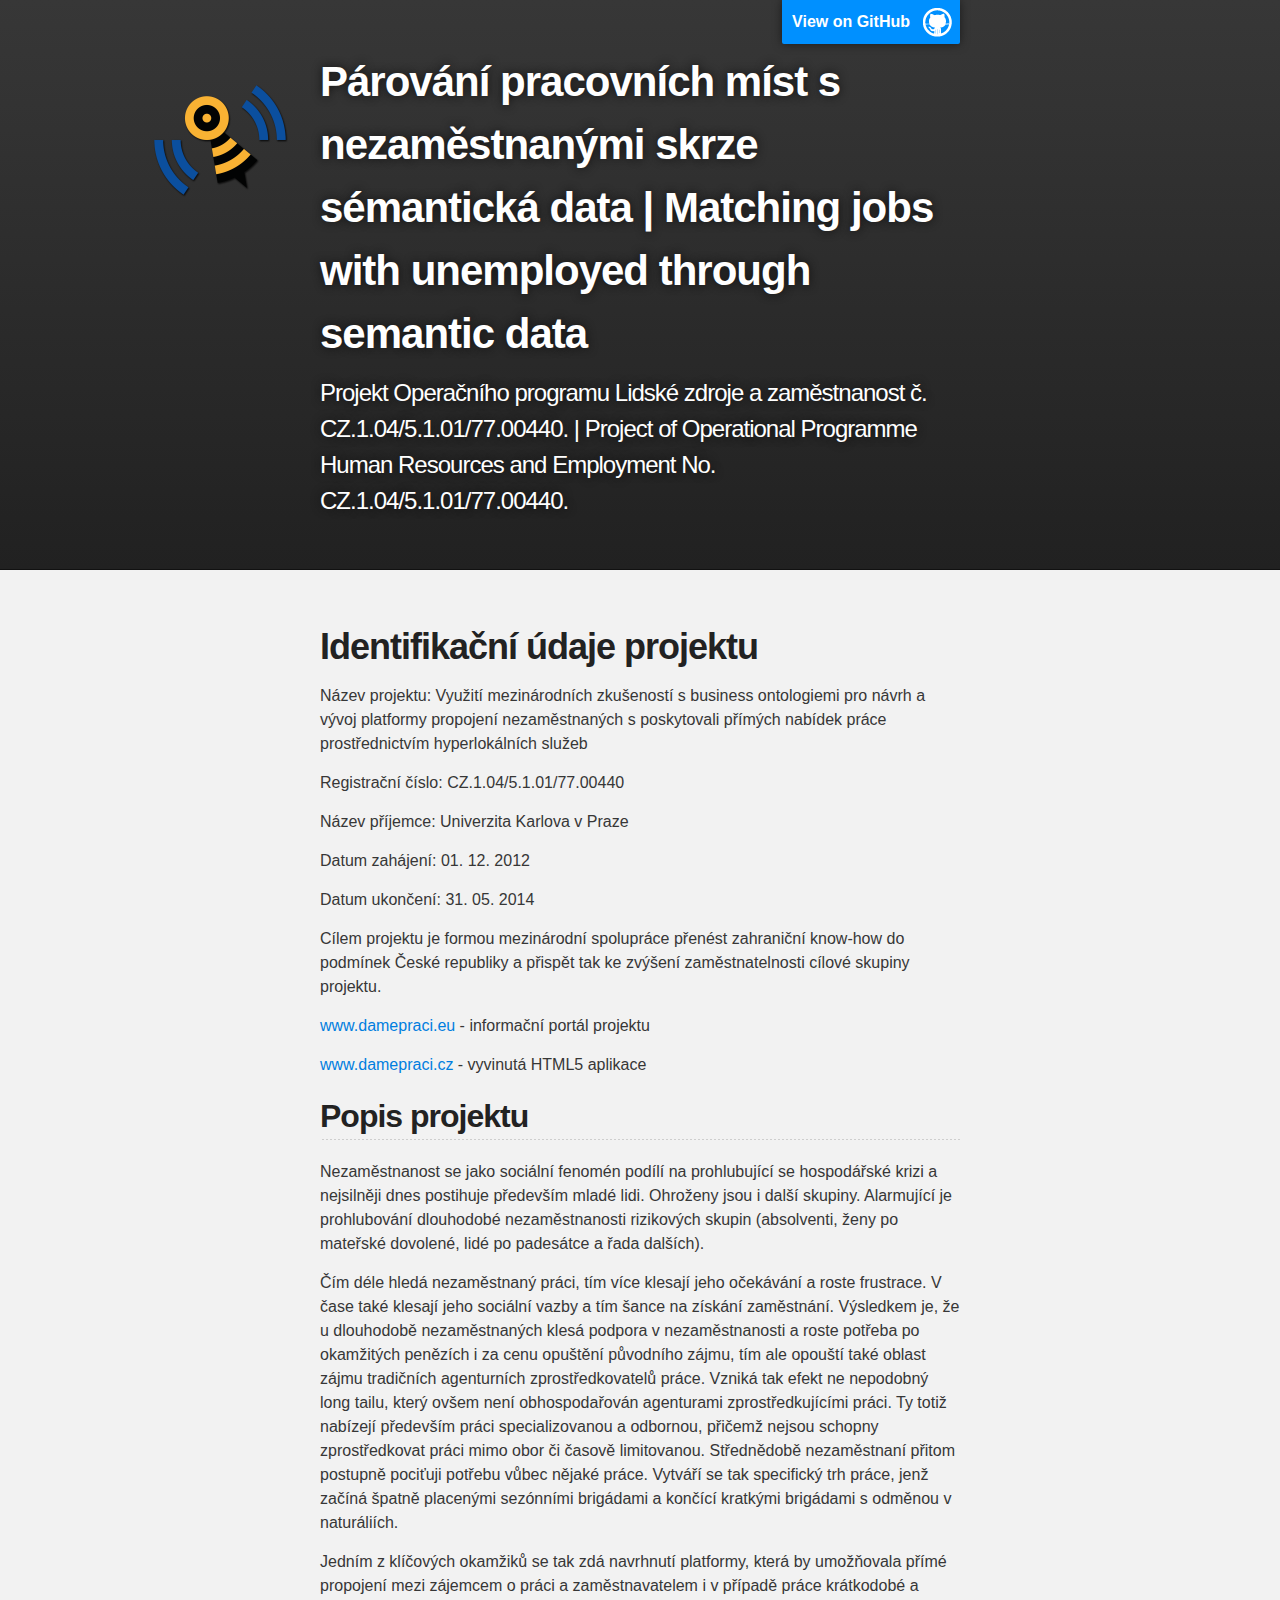
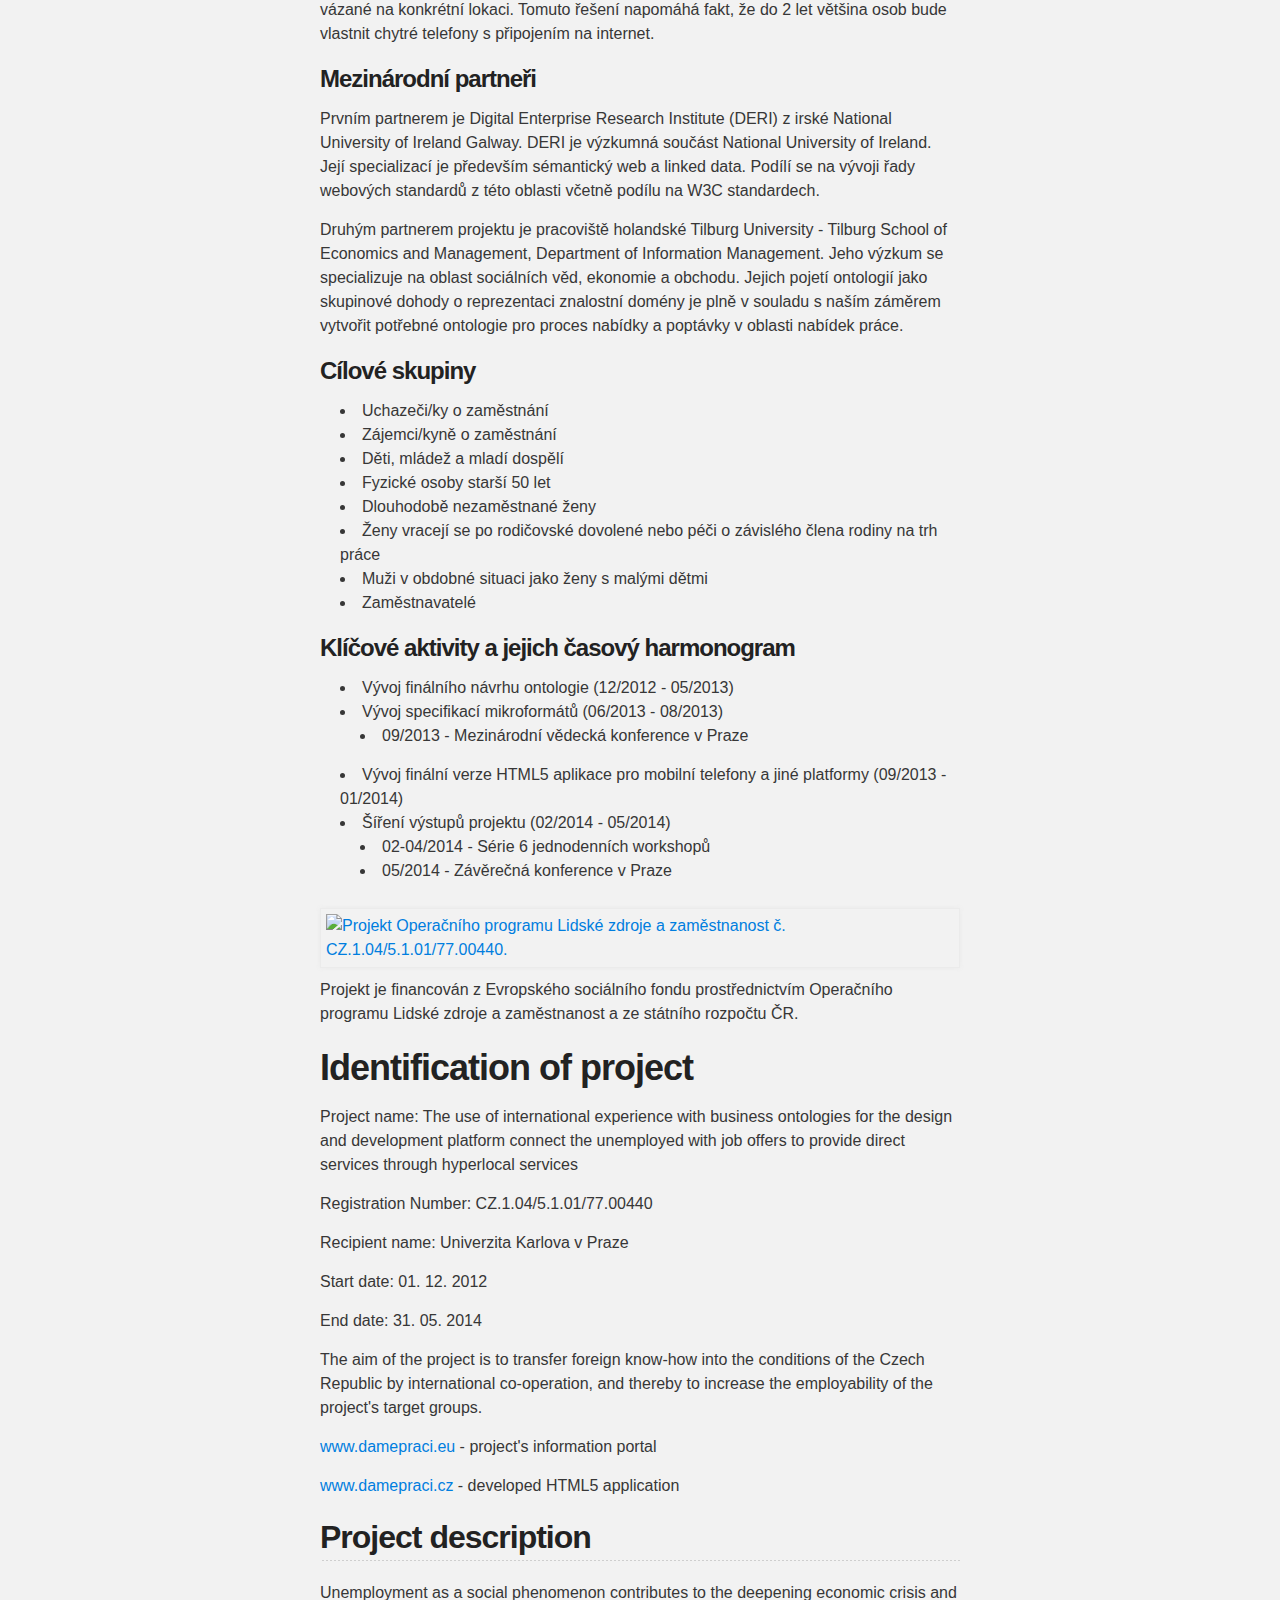
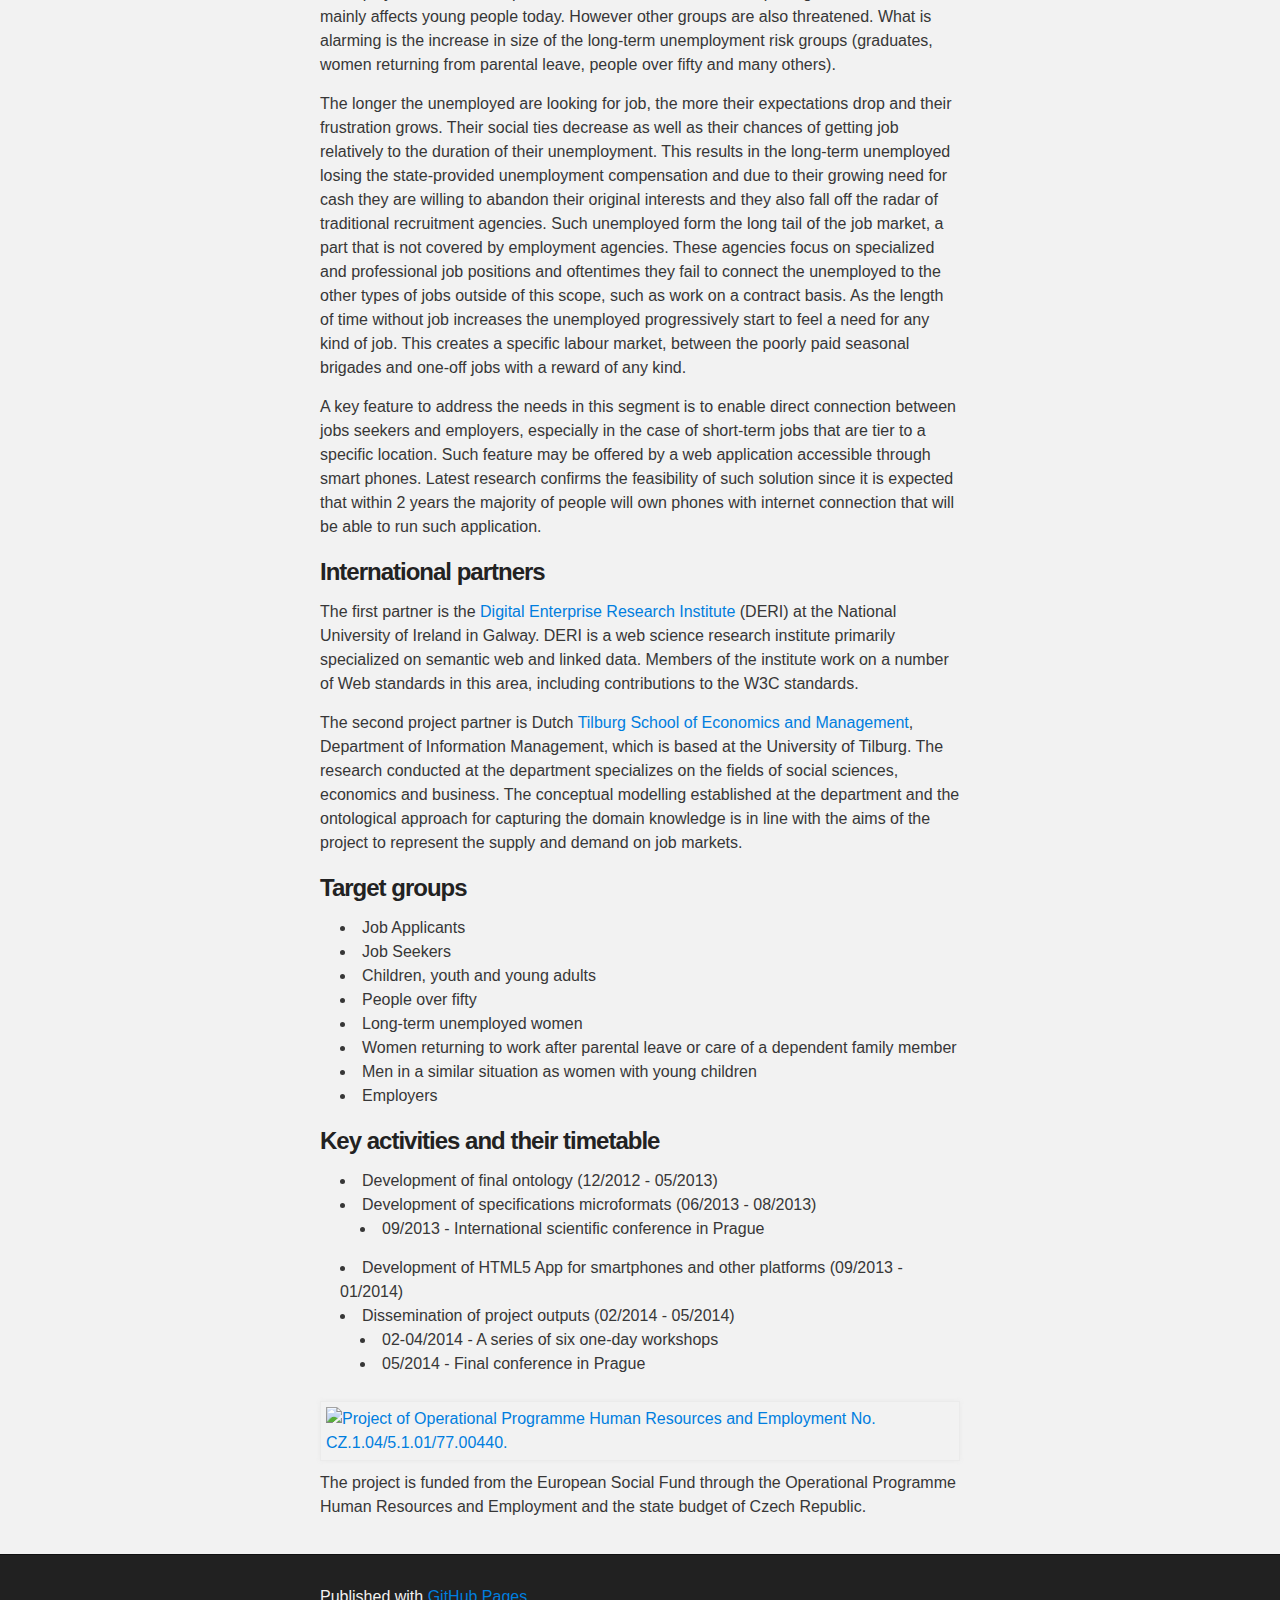
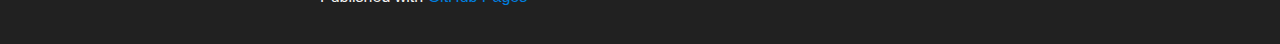
==== commit 262a8a09: "Doplnění linků na portál a aplikaci" ====
--- a/index.html
+++ b/index.html
@@ -45,6 +45,9 @@
 <p>Datum ukončení: 31. 05. 2014</p>
 
 <p>Cílem projektu je formou mezinárodní spolupráce přenést zahraniční know-how do podmínek České republiky a přispět tak ke zvýšení zaměstnatelnosti cílové skupiny projektu.</p>
+
+<p><a href="http://www.damepraci.eu" target="_blank">www.damepraci.eu</a> - informační portál projektu</p>
+<p><a href="http://www.damepraci.cz" target="_blank">www.damepraci.cz</a> - vyvinutá HTML5 aplikace</p>
 
 <h2>Popis projektu</h2>
 
@@ -107,6 +110,9 @@
 <p>End date: 31. 05. 2014</p>
 
 <p>The aim of the project is to transfer foreign know-how into the conditions of the Czech Republic by international co-operation, and thereby to increase the employability of the project's target groups.</p>
+
+<p><a href="http://www.damepraci.eu" target="_blank">www.damepraci.eu</a> - project's information portal</p>
+<p><a href="http://www.damepraci.cz" target="_blank">www.damepraci.cz</a> - developed HTML5 application</p>
 
 <h2>Project description</h2>
 
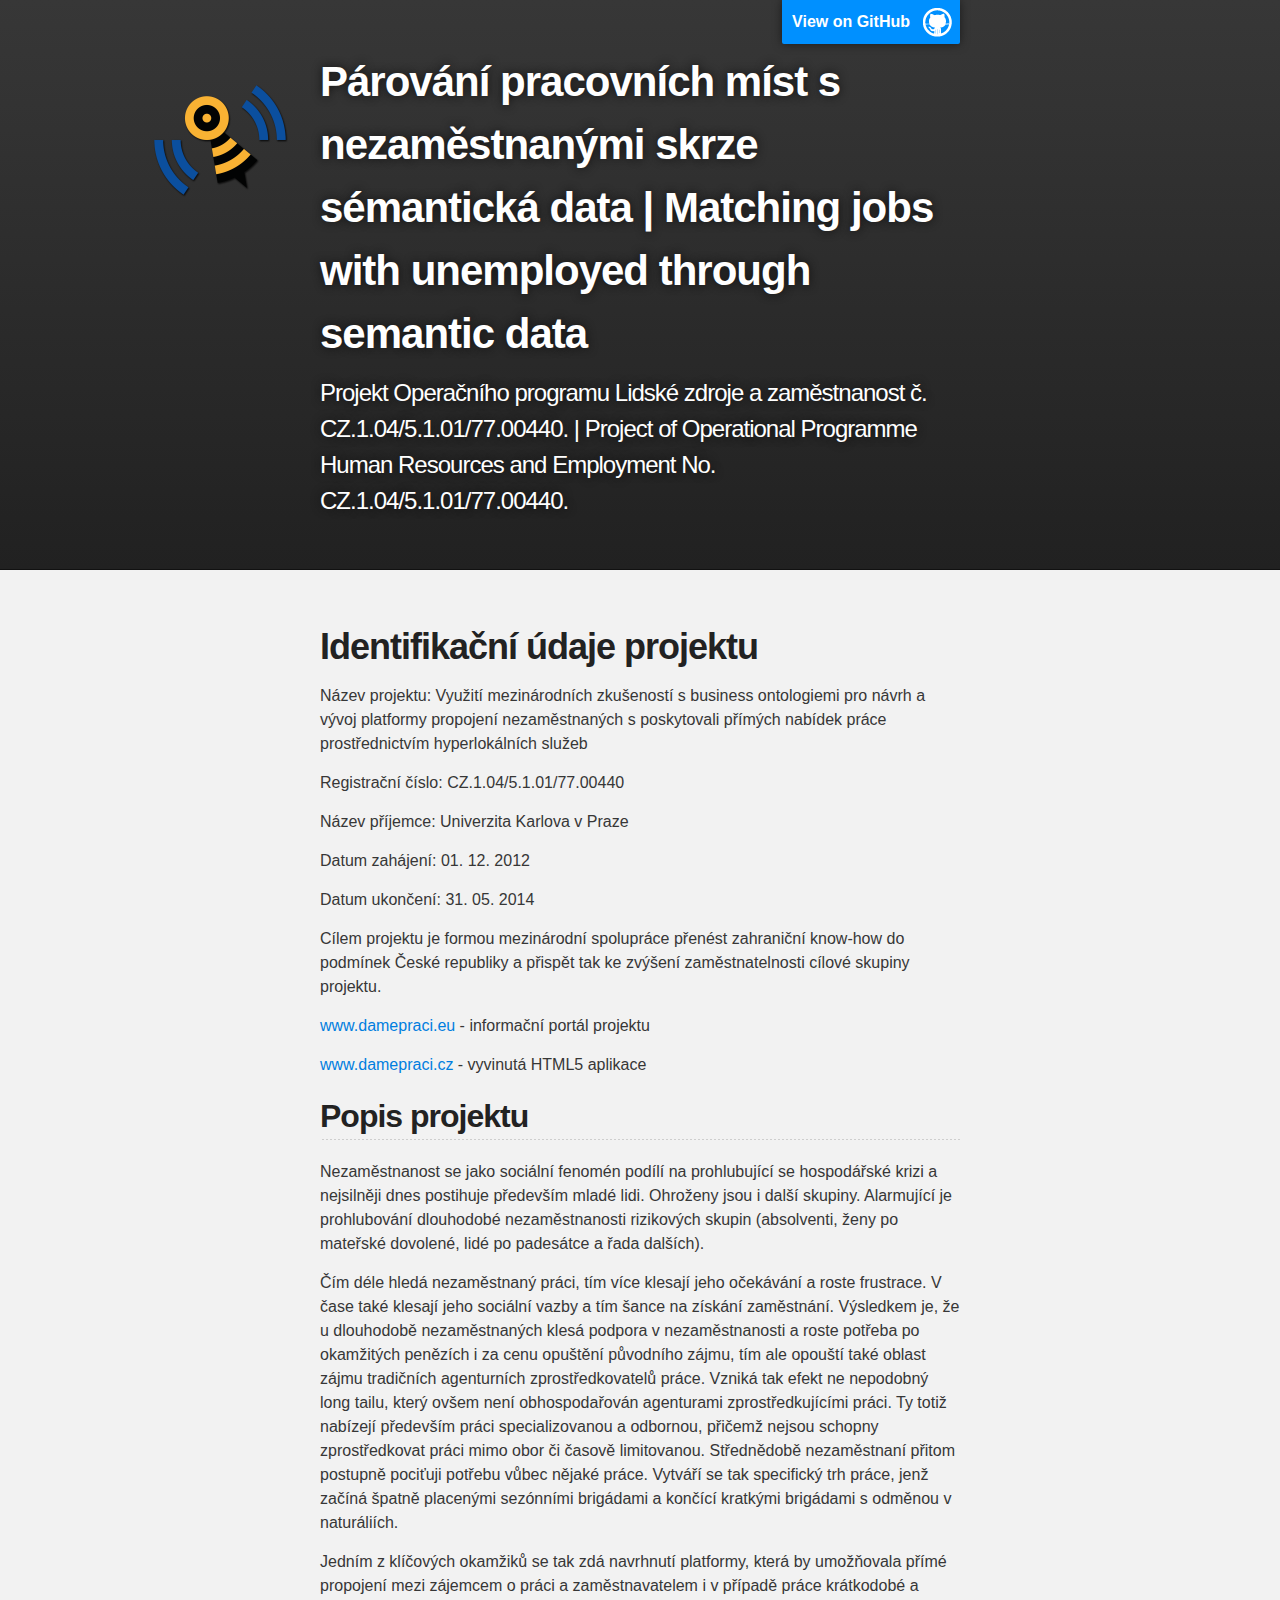
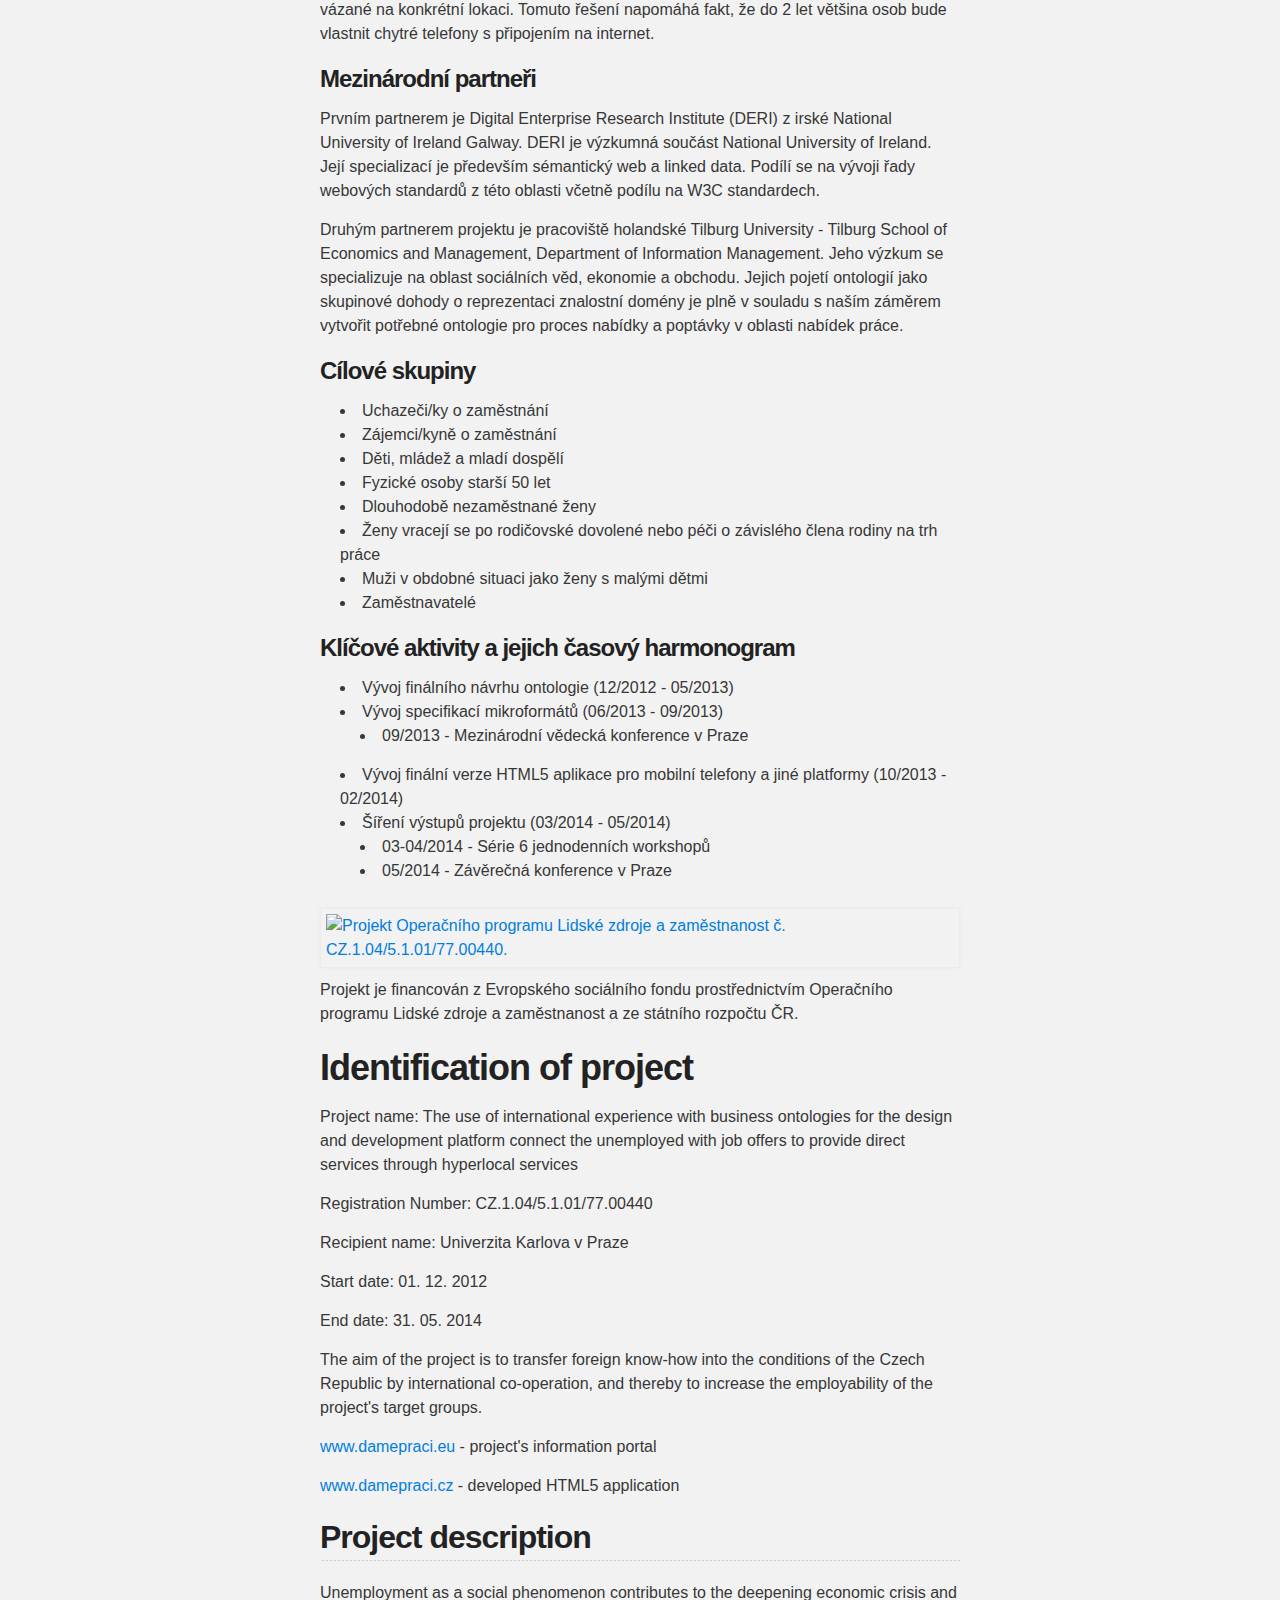
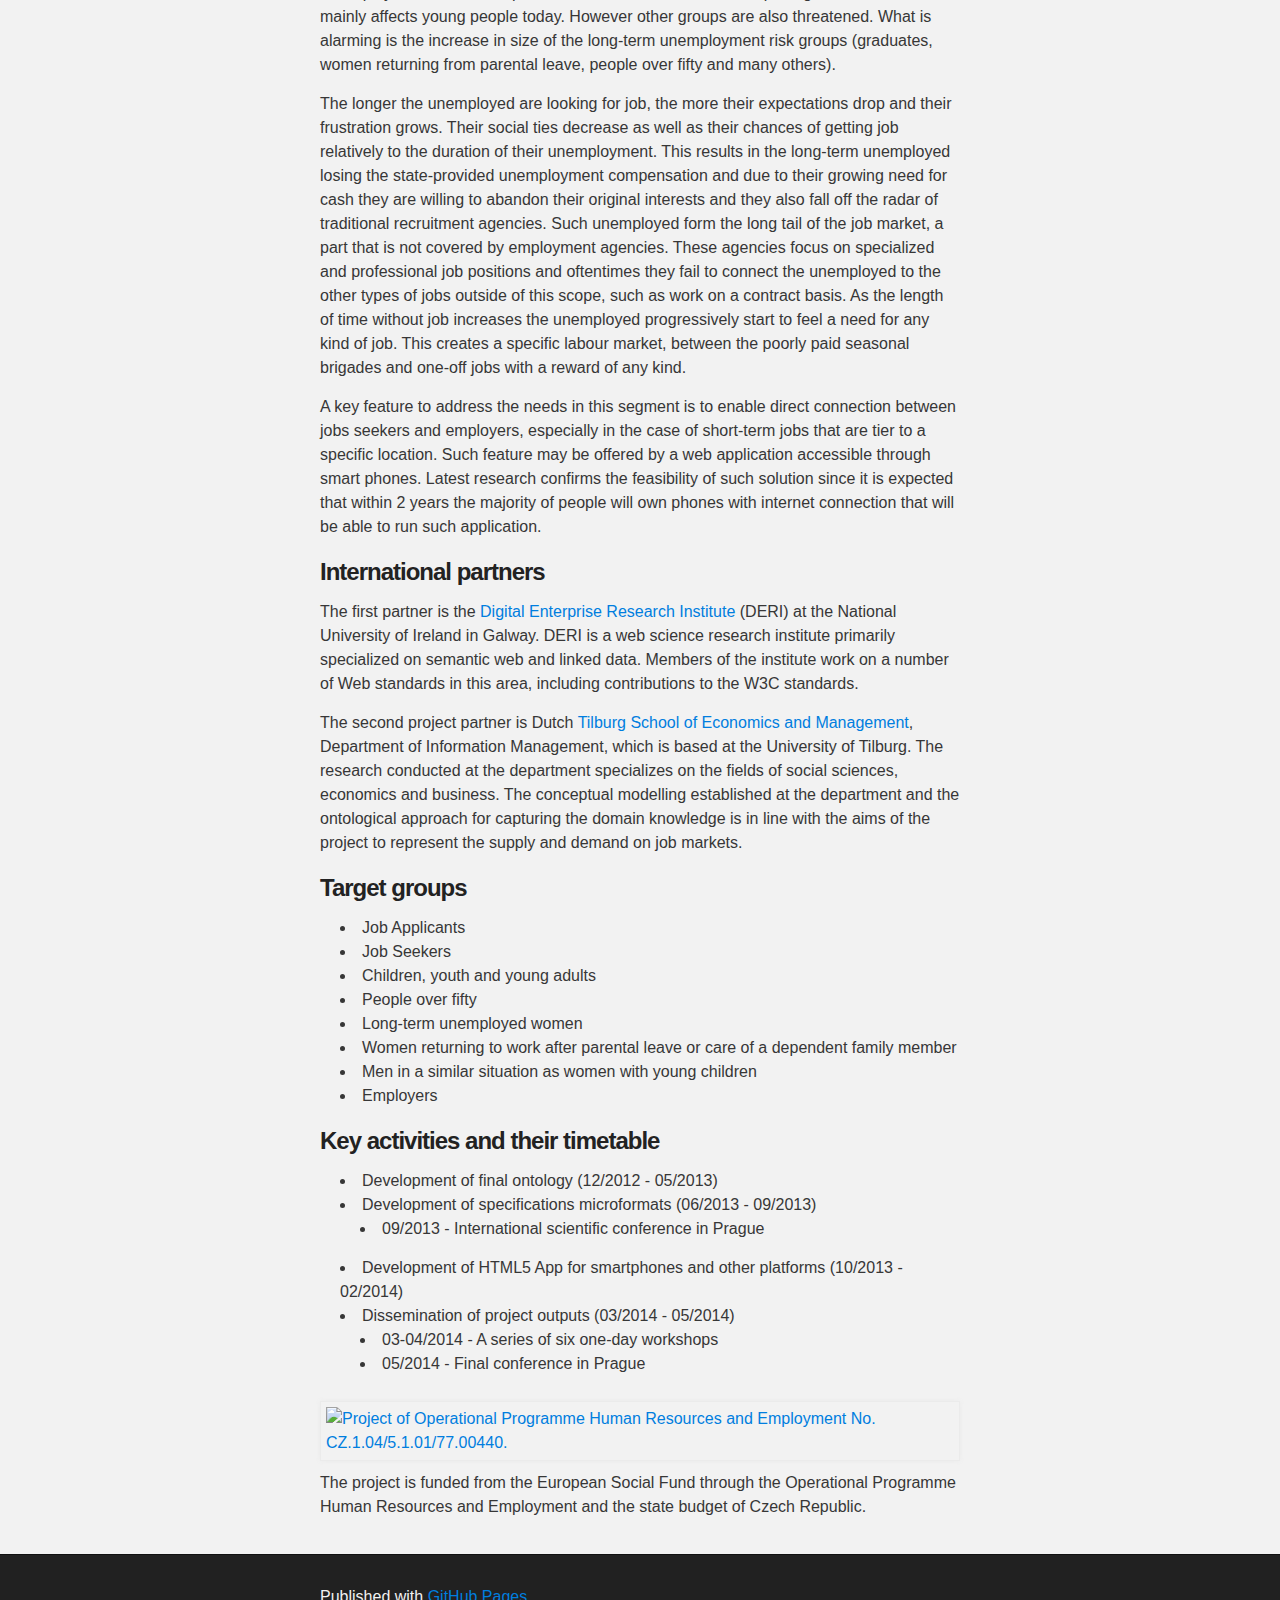
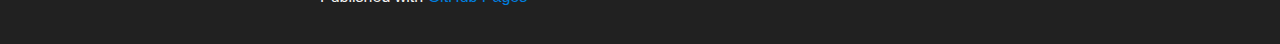
==== commit 3db6d46c: "Drobná oprava časového harmonogramu" ====
--- a/index.html
+++ b/index.html
@@ -80,15 +80,15 @@
 
 <ul>
   <li>Vývoj finálního návrhu ontologie (12/2012 - 05/2013)</li>
-  <li>Vývoj specifikací mikroformátů (06/2013 - 08/2013)
+  <li>Vývoj specifikací mikroformátů (06/2013 - 09/2013)
     <ul>
       <li>09/2013 - Mezinárodní vědecká konference v Praze</li>
     </ul>
   </li>
-  <li>Vývoj finální verze HTML5 aplikace pro mobilní telefony a jiné platformy (09/2013 - 01/2014)</li>
-  <li>Šíření výstupů projektu (02/2014 - 05/2014)
+  <li>Vývoj finální verze HTML5 aplikace pro mobilní telefony a jiné platformy (10/2013 - 02/2014)</li>
+  <li>Šíření výstupů projektu (03/2014 - 05/2014)
     <ul>
-      <li>02-04/2014 - Série 6 jednodenních workshopů</li>
+      <li>03-04/2014 - Série 6 jednodenních workshopů</li>
       <li>05/2014 - Závěrečná konference v Praze</li>
     </ul>
   </li>
@@ -145,15 +145,15 @@
 
 <ul>
   <li>Development of final ontology (12/2012 - 05/2013)</li>
-  <li>Development of specifications microformats (06/2013 - 08/2013)
+  <li>Development of specifications microformats (06/2013 - 09/2013)
     <ul>
       <li>09/2013 - International scientific conference in Prague</li>
     </ul>
   </li>
-  <li>Development of HTML5 App for smartphones and other platforms (09/2013 - 01/2014)</li>
-  <li>Dissemination of project outputs (02/2014 - 05/2014)
+  <li>Development of HTML5 App for smartphones and other platforms (10/2013 - 02/2014)</li>
+  <li>Dissemination of project outputs (03/2014 - 05/2014)
     <ul>
-      <li>02-04/2014 - A series of six one-day workshops</li>
+      <li>03-04/2014 - A series of six one-day workshops</li>
       <li>05/2014 - Final conference in Prague</li>
     </ul>
   </li>
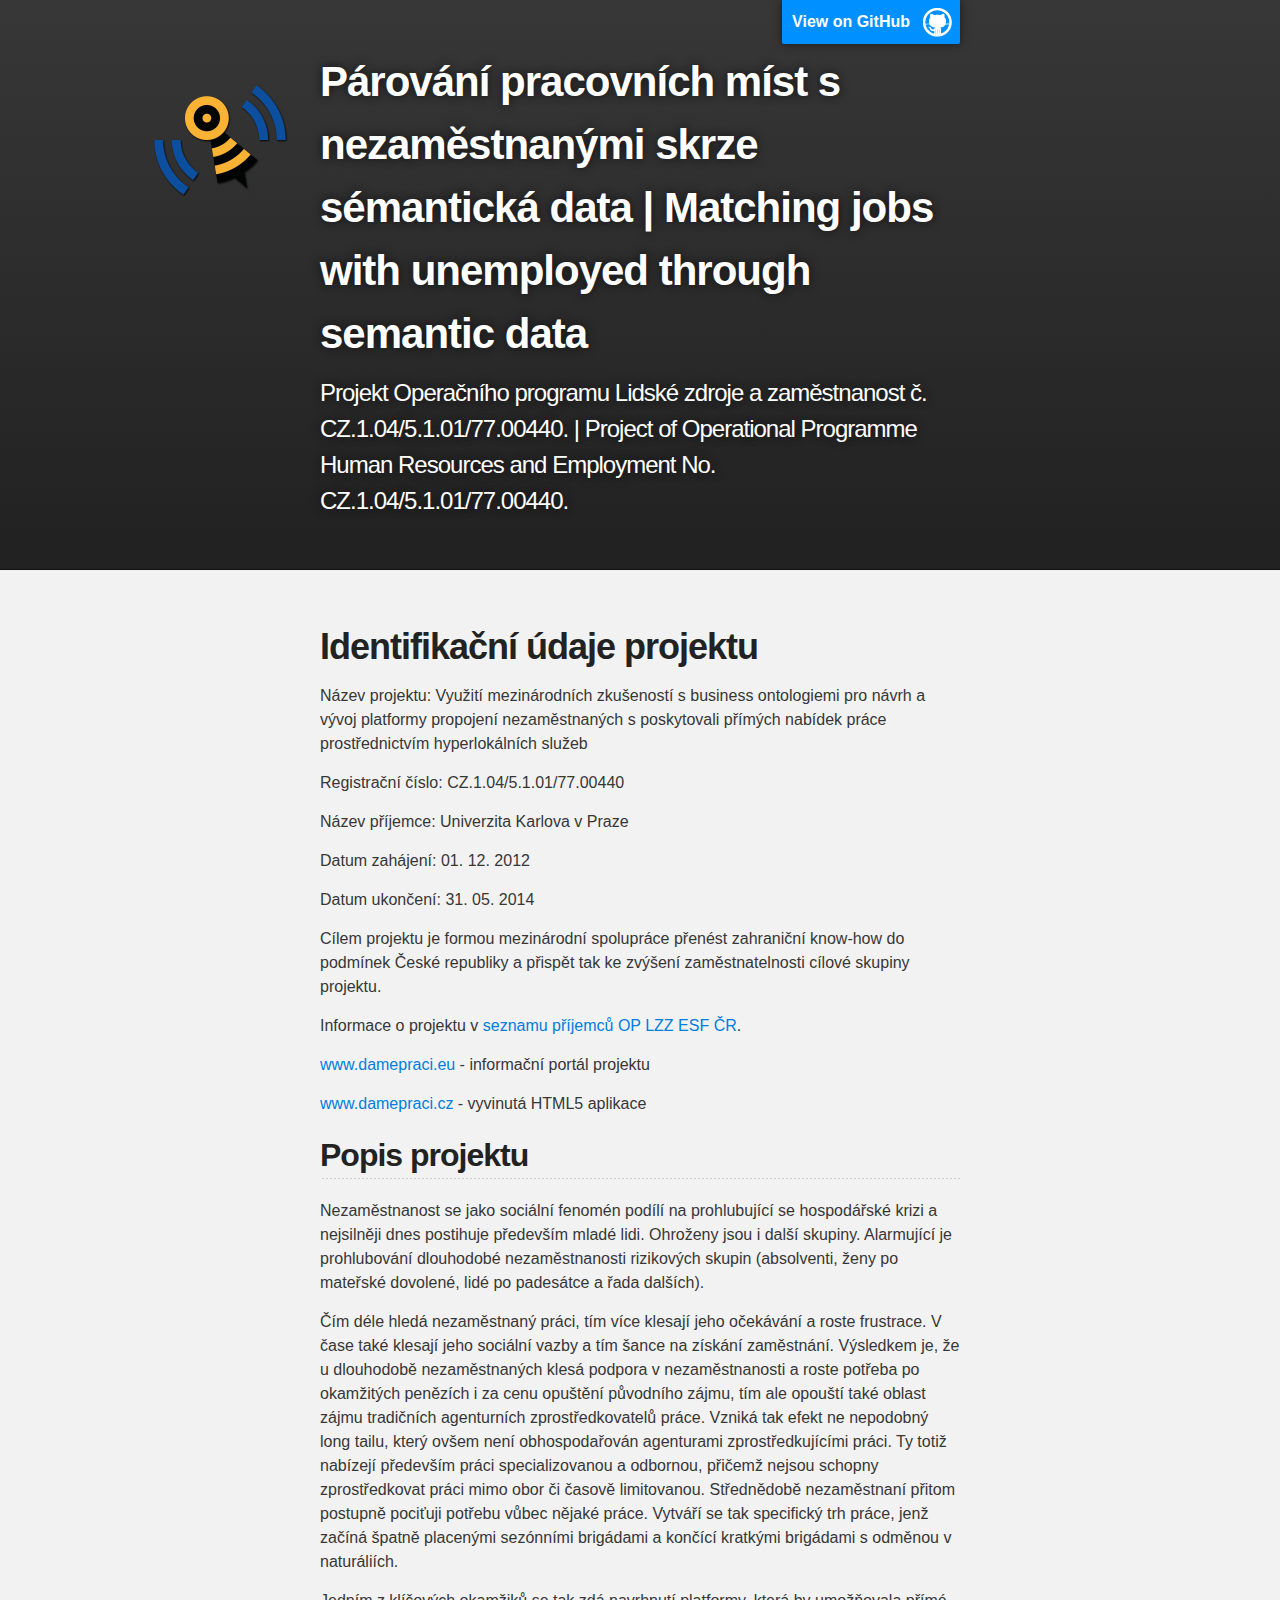
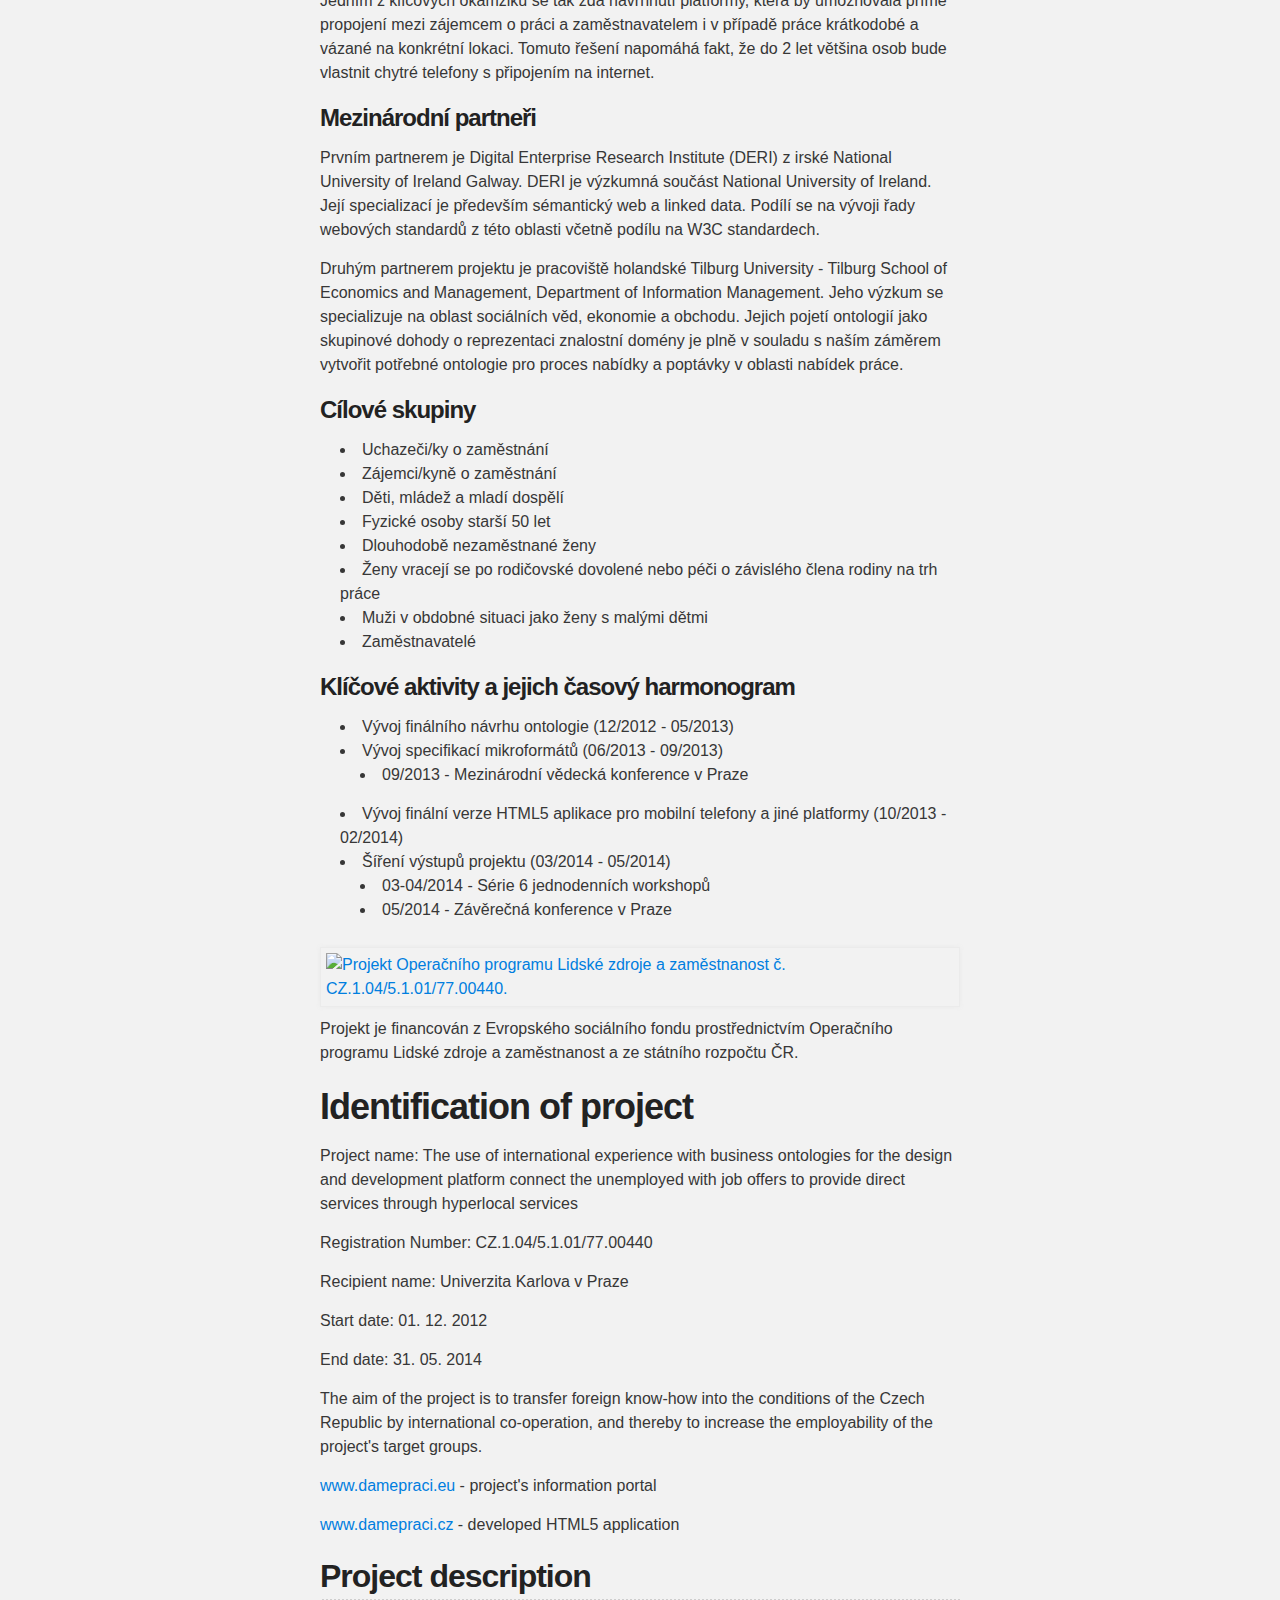
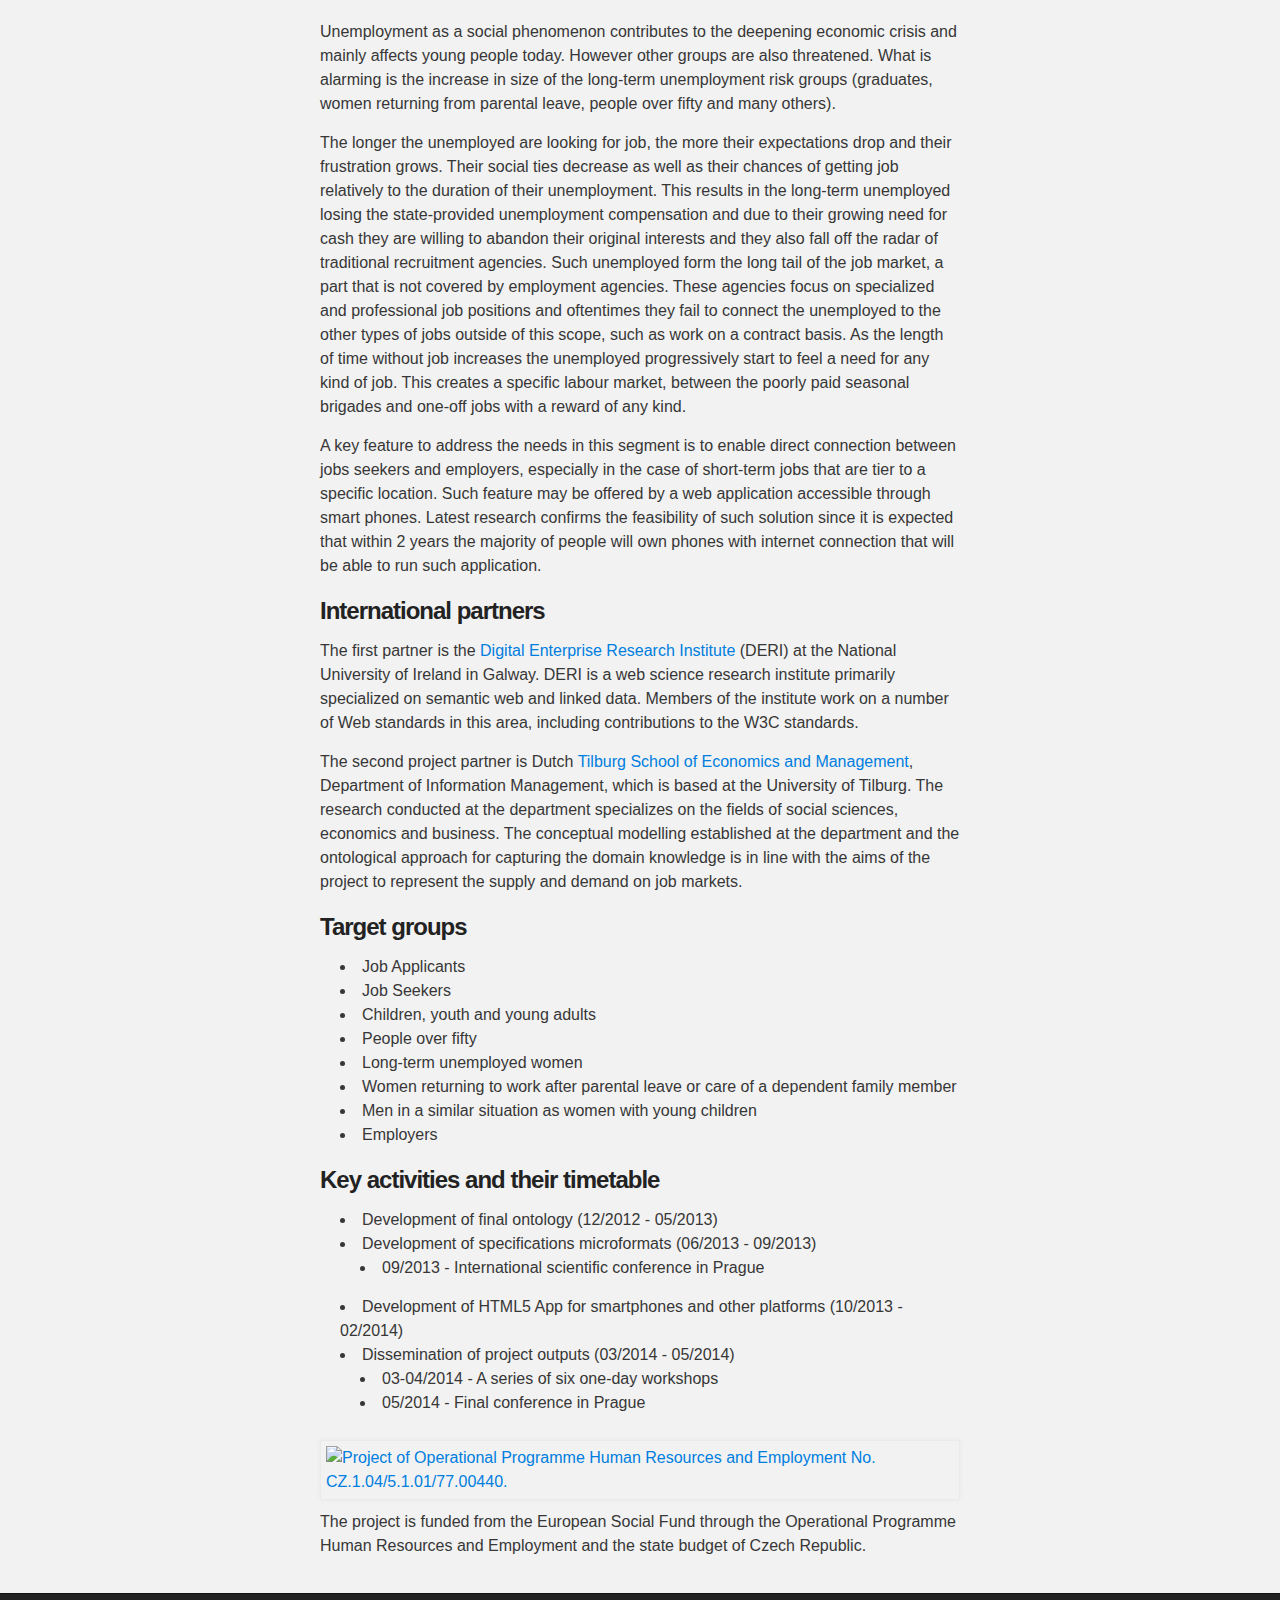
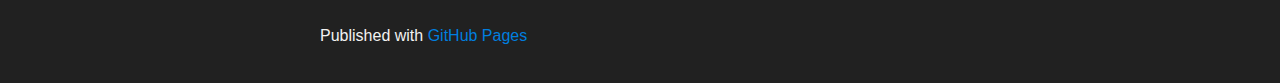
==== commit 9886a119: "Doplnění linku na Seznam příjemců OPLZZ" ====
--- a/index.html
+++ b/index.html
@@ -45,6 +45,8 @@
 <p>Datum ukončení: 31. 05. 2014</p>
 
 <p>Cílem projektu je formou mezinárodní spolupráce přenést zahraniční know-how do podmínek České republiky a přispět tak ke zvýšení zaměstnatelnosti cílové skupiny projektu.</p>
+
+<p>Informace o projektu v <a href="http://www.esfcr.cz/projekty/vyuziti-mezinarodnich-zkusenosti-s-business-ontologiemi-pro" target="_blank">seznamu příjemců OP LZZ ESF ČR</a>.</p>
 
 <p><a href="http://www.damepraci.eu" target="_blank">www.damepraci.eu</a> - informační portál projektu</p>
 <p><a href="http://www.damepraci.cz" target="_blank">www.damepraci.cz</a> - vyvinutá HTML5 aplikace</p>
